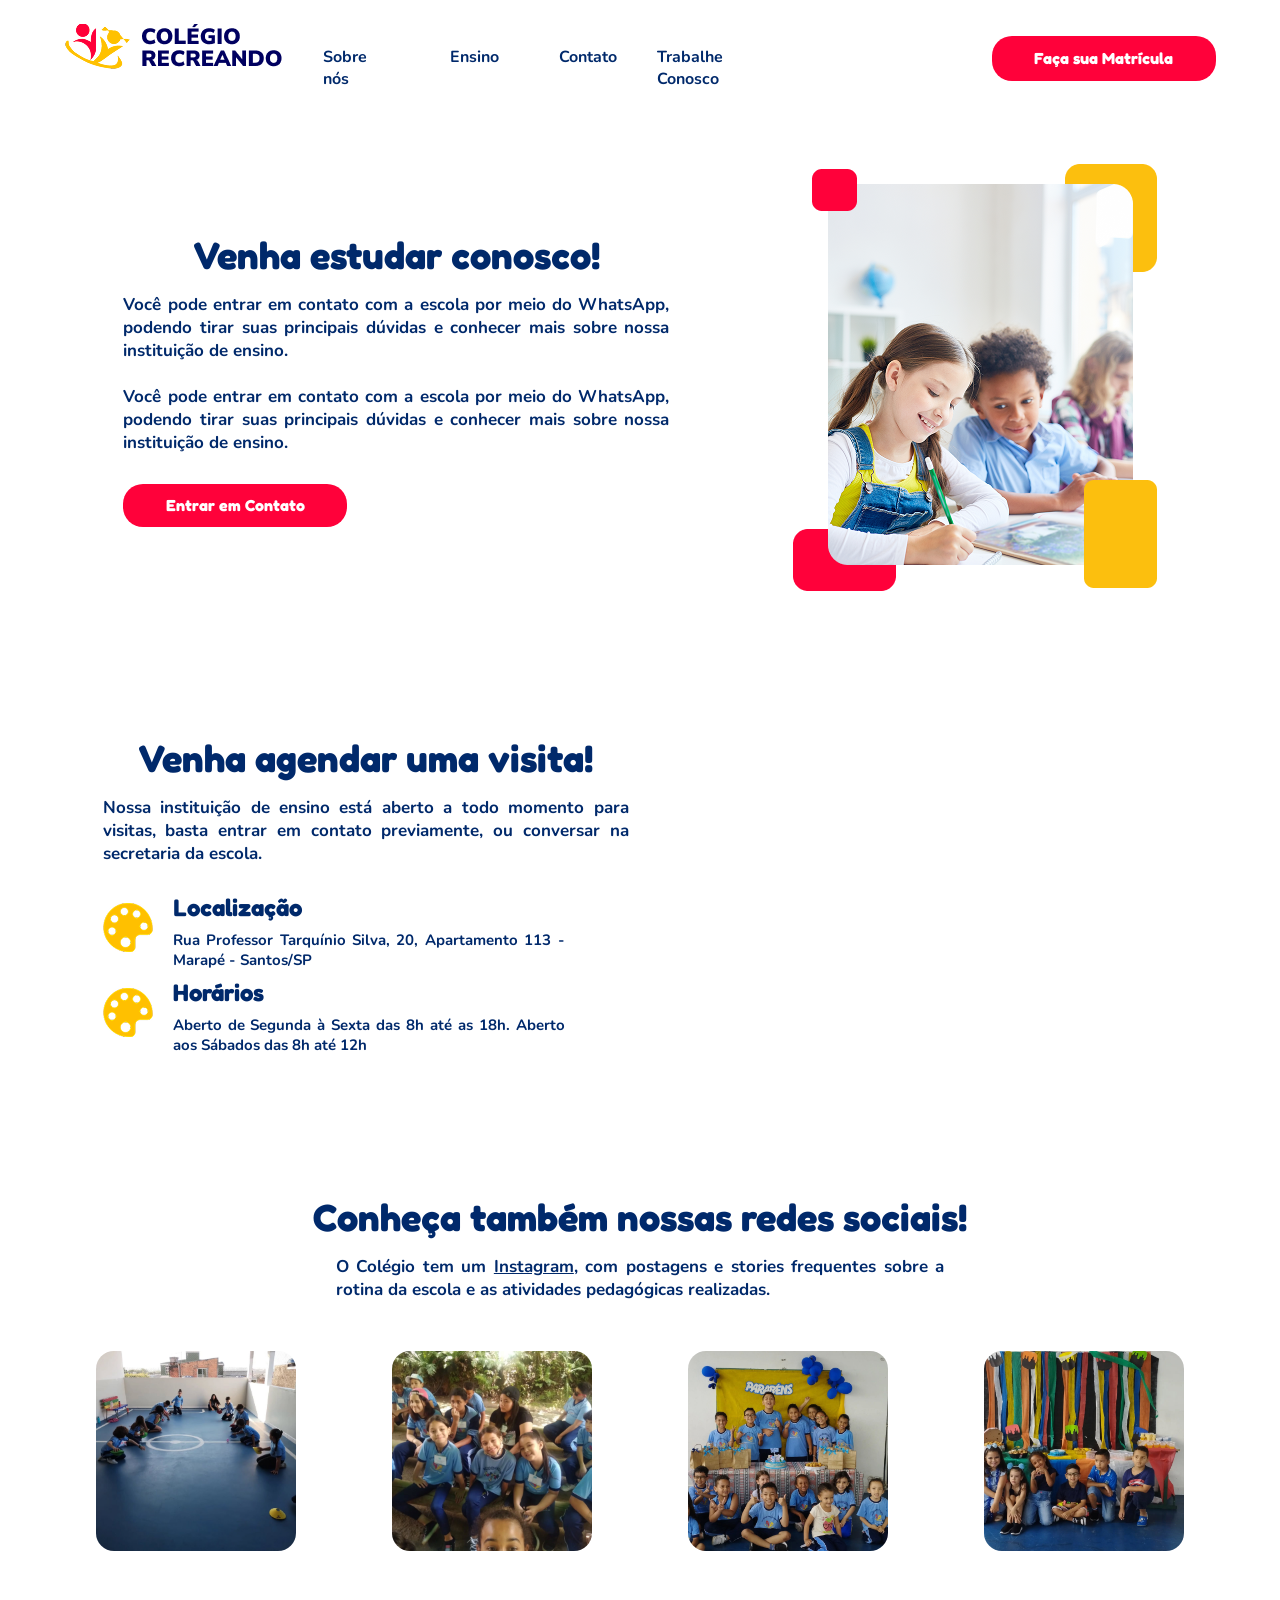
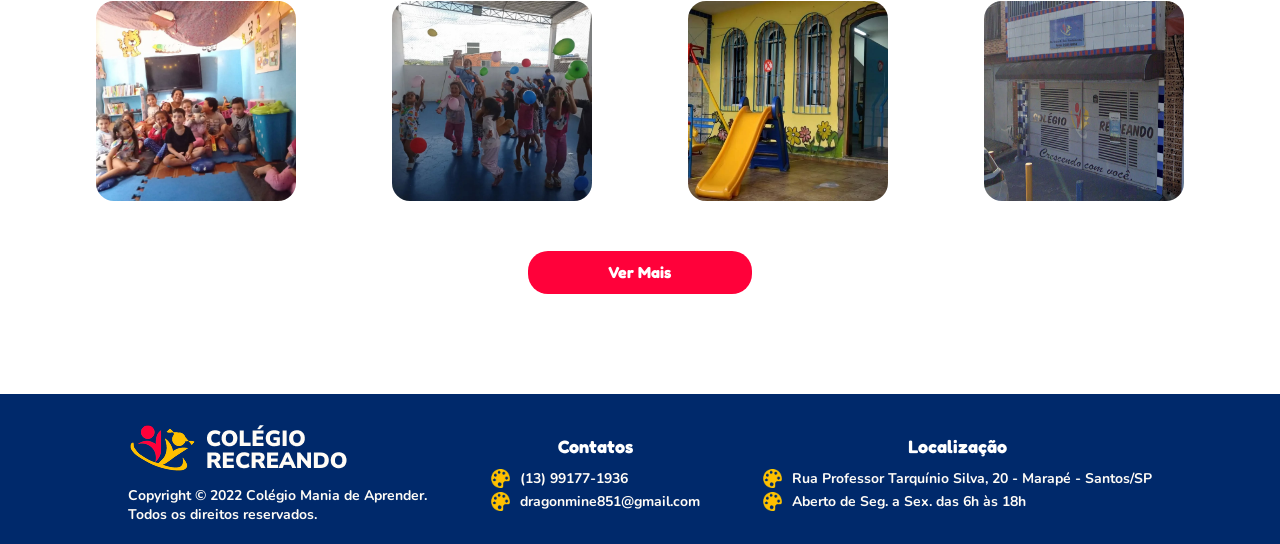
==== SiteParaTodos/contato.html @ 1180ca74 "Implementação do Responsivo (Isadora Viveiros)) Reorganização de arquivos e implementação completa d" ====
<!DOCTYPE html>
<html lang="pt-br">

<head>
    <meta charset="UTF-8">
    <meta name="viewport" content="width=device-width, initial-scale=1.0">
    <link rel="stylesheet" href="styles/contact.css">
    <!-- Necessário para os componentes funcionarem -->
    <link rel="stylesheet" href="styles/footer.css">
    <link rel="stylesheet" href="styles/navbar.css">
    <title>Contatos</title>
</head>

<body>
    <nav class="navigation">
        <div class="logo">
            <a href="index.html">
                <img src="images/icon_logo.png" alt="Logo">
            </a>
        </div>

        <ul class="nav-menu">
            <li><a href="sobre-nos.html">Sobre nós</a></li>
            <li class="dropdown">
                <a class="ensino-menu" href="#">Ensino</a>
                <ul class="dropdown-menu">
                    <li><a href="educacao.html">Infantil</a></li>
                    <li><a href="educacao.html">Fundamental</a></li>
                </ul>
            </li>
            <li><a href="contato.html">Contato</a></li>
            <li><a href="trabalhe-conosco.html">Trabalhe Conosco</a></li>
            <li class="li-matricula">
                <div class="matricula">
                    <a href="#">Faça sua Matrícula</a>
                </div>
            </li>
        </ul>

        <button class="hamburger-icon">
            <span class="bar"></span>
            <span class="bar"></span>
            <span class="bar"></span>
        </button>
    </nav>
    <main>
        <div class="align" style="justify-content: space-evenly; margin-top: 50px;">
            <div>
                <p class="title" style="width: 546px;">Venha estudar conosco!</p>
                <p class="text" style="width: 546px;">Você pode entrar em contato com a escola por meio do WhatsApp,
                    podendo
                    tirar suas principais dúvidas e conhecer mais sobre nossa instituição de ensino. <br> <br> Você pode
                    entrar em contato com a escola por meio do WhatsApp, podendo tirar suas principais dúvidas e
                    conhecer
                    mais sobre nossa instituição de ensino.</p>
                <div class="btn-conhecer" style="margin-top: 30px;">
                    <a href="#">Entrar em Contato</a>
                </div>
            </div>
            <div>
                <img src="images/Group 54.png" alt="Imagem">
            </div>
        </div>

        <div class="align" style="margin-top: 100px; justify-content: space-evenly;">
            <div>
                <p class="title">Venha agendar uma visita!</p>
                <p class="text" style="width: 526px;">Nossa instituição de ensino está aberto a todo momento para
                    visitas,
                    basta entrar em contato previamente, ou conversar na secretaria da escola.</p>
                <div class="item" style="margin-top: 20px;">
                    <div class="icon">
                        <img src="images/icon_palette.png" alt="Icon">
                    </div>
                    <div class="text-item">
                        <div class="title" style="text-align: left;">
                            <p style="font-size: 24px; margin: 0;">Localização</p>
                        </div>
                        <div class="text" style="margin-top: 0;">
                            <p style="font-size: 15px;">Rua Professor Tarquínio Silva, 20, Apartamento 113 - Marapé -
                                Santos/SP</p>
                        </div>
                    </div>
                </div>

                <div class="item">
                    <div class="icon">
                        <img src="images/icon_palette.png" alt="Icon">
                    </div>
                    <div class="text-item">
                        <div class="title" style="text-align: left;">
                            <p style="font-size: 24px; margin: 0;">Horários</p>
                        </div>
                        <div class="text" style="margin-top: 0;">
                            <p style="font-size: 15px;">Aberto de Segunda à Sexta das 8h até as 18h. Aberto aos Sábados
                                das
                                8h até 12h</p>
                        </div>
                    </div>
                </div>
            </div>
            <div>
                <iframe
                    src="https://www.google.com/maps/embed?pb=!1m18!1m12!1m3!1d3659.203780508009!2d-46.41722734600036!3d-23.489168458354275!2m3!1f0!2f0!3f0!3m2!1i1024!2i768!4f13.1!3m3!1m2!1s0x94ce63bdcff7fdc1%3A0x82db6ec28052f014!2sN%C3%BAcleo%20Educacional%20Recreando!5e0!3m2!1spt-BR!2sbr!4v1757608848397!5m2!1spt-BR!2sbr"
                    width="446" height="396" style="border:0;" allowfullscreen="" loading="lazy"
                    referrerpolicy="no-referrer-when-downgrade"></iframe>
            </div>
        </div>

        <div class="align" style="flex-direction: column; margin-top: 100px;">
            <p class="title">Conheça também nossas redes sociais!</p>
            <p class="text" style="width: 608px;">O Colégio tem um <a href="https://www.instagram.com/colegio.recreando"
                    target="_blank" style="color: #00296B;">Instagram</a>, com postagens e stories frequentes sobre a
                rotina
                da escola e as atividades pedagógicas realizadas.</p>
        </div>

        <div class="align" style="justify-content: space-evenly; margin-top: 50px">
            <img class="img-size" src="images/img_school_picture_1.jpeg" alt="Foto">
            <img class="img-size" src="images/img_school_picture_2.jpeg" alt="Foto">
            <img class="img-size" src="images/img_school_picture_3.jpeg" alt="Foto">
            <img class="img-size" src="images/img_school_picture_4.jpeg" alt="Foto">
        </div>
        <div class="align" style="justify-content: space-evenly; margin-top: 50px">
            <img class="img-size" src="images/img_school_picture_5.jpeg" alt="Foto">
            <img class="img-size" src="images/img_school_picture_6.jpeg" alt="Foto">
            <img class="img-size" src="images/img_school_picture_7.jpeg" alt="Foto">
            <img class="img-size" src="images/img_school_picture_8.png" alt="Foto">
        </div>

        <div class="align" style="margin-top: 50px; margin-bottom: 100px;">
            <div class="btn-conhecer">
                <a href="#">Ver Mais</a>
            </div>
        </div>
    </main>
    <footer>
        <div class="align-footer">
            <div>
                <div><img src="images/Group 37.png" alt="Logo"></div>
                <div>
                    <p class="desc-footer">Copyright © 2022 Colégio Mania de Aprender.<br>
                        Todos os direitos reservados.</p>
                </div>
            </div>
            <div class="contato-localizacao">
                <p class="title" style="font-size: 18px; color: white;">Contatos</p>
                <ul>
                    <li>
                        <div><img src="images/icon_palette.png" alt="Icon"></div>
                        <div class="desc-footer">
                            <p>(13) 99177-1936</p>
                        </div>
                    </li>
                    <li>
                        <div><img src="images/icon_palette.png" alt="Icon"></div>
                        <div class="desc-footer">
                            <p>dragonmine851@gmail.com</p>
                        </div>
                    </li>
                </ul>
            </div>
            <div class="contato-localizacao">
                <p class="title" style="font-size: 18px; color: white;">Localização</p>
                <ul>
                    <li>
                        <div><img src="images/icon_palette.png" alt="Icon"></div>
                        <div class="desc-footer">
                            <p>Rua Professor Tarquínio Silva, 20 - Marapé - Santos/SP</p>
                        </div>
                    </li>
                    <li>
                        <div><img src="images/icon_palette.png" alt="Icon"></div>
                        <div class="desc-footer">
                            <p>Aberto de Seg. a Sex. das 6h às 18h</p>
                        </div>
                    </li>
                </ul>
            </div>
        </div>
    </footer>

    <!-- Necessário para os componentes funcionarem -->
    <script src="js/hamburguer-menu.js"></script>
</body>

</html>
---- SiteParaTodos/styles/contact.css ----
@import url('https://fonts.googleapis.com/css2?family=Nunito:ital,wght@0,200..1000;1,200..1000&display=swap');
@import url('https://fonts.googleapis.com/css2?family=Nunito+Sans:ital,opsz,wght@0,6..12,200..1000;1,6..12,200..1000&family=Nunito:ital,wght@0,200..1000;1,200..1000&display=swap');
@import url('https://fonts.googleapis.com/css2?family=Fredoka:wght@300..700&family=Nunito+Sans:ital,opsz,wght@0,6..12,200..1000;1,6..12,200..1000&family=Nunito:ital,wght@0,200..1000;1,200..1000&display=swap');

.align {
    display: flex;
    align-items: center;
    justify-content: center;
}

.title {
    font-size: 38px;
    font-family: 'Fredoka';
    font-weight: 700;
    text-align: center;
    line-height: 45px;
    color: #00296B;
}

.subtitle {
    font-size: 26px;
    color: #EDA900;
    font-family: 'Fredoka';
    font-weight: 700;
}

.text {
    font-size: 17px;
    font-family: 'Nunito';
    font-weight: 700;
    text-align: center;
    color: #00296B;
    text-align: justify;
    margin-top: 15px;
}

.item {
    display: flex;
    width: 462px;
}

.icon {
    display: flex;
    align-items: center;
}

.text-item {
    margin-left: 20px;
}

.img-size {
    height: 200px;
    width: 200px;
    border-radius: 18px;
    transition: 0.8s;
}

.img-size:hover {
    transition: 0.8s;
    height: 300px;
    width: 300px;
}

.btn-conhecer a {
    color: white;
    border-radius: 20px;

    padding-left: 25px;
    padding-right: 24px;
    padding-top: 8px;
    padding-bottom: 9px;
    margin-left: -28px;

    text-decoration: none;
}

.btn-conhecer a:hover {
    opacity: 1;
    color: white;
    transition: 0.5s;
}

.btn-conhecer {
    display: flex;
    align-items: center;
    justify-content: center;

    background-color: #FF013A;
    border-radius: 20px;

    font-family: 'Fredoka';
    font-weight: bold;

    padding-top: 10px;
    padding-bottom: 10px;
    padding-left: 26.5px;

    width: 224px;
    height: 43px;
}

/* =============================================================
   --- Media Query para Contato (Telas Pequenas) ---
============================================================= */

@media (max-width: 768px) {

    /* --- GERAL --- */
    body {
        overflow-x: hidden;
        /* Previne rolagem horizontal */
    }

    .title {
        font-size: 30px;
        /* Reduz o título */
        line-height: 1.2;
    }

    .text {
        text-align: left;
        /* 'Justify' fica ruim em telas pequenas */
    }

    /* --- PADRÃO DE LAYOUT (Mobile) --- */
    /* ta aplicando 'empilhamento' (column) a todos os .align
      que estão sendo usados 
    */
    .align[style*="space-evenly"] {
        flex-direction: column;
        gap: 30px;
        padding: 0 20px;
    }

    /* Ajusta o bloco de 'redes sociais' que já era column */
    .align[style*="flex-direction: column"] {
        padding: 0 20px;
    }

    /* --- SEÇÃO 2 (Mapa): Inverte a ordem */
    /* Alvo: <div class="align" style="margin-top: 100px; justify-content: space-evenly;"> */
    /* Coloca o mapa DEPOIS do texto no mobile */
    .align[style*="margin-top: 100px"][style*="space-evenly"] {
        flex-direction: column-reverse;
    }

    /* --- LARGURAS (Anulando !important) --- */
    /* Remove todas as larguras fixas dos parágrafos de texto */
    /* Usamos !important para anular o style="..." do HTML */
    p[style*="width: 546px"],
    p[style*="width: 526px"],
    p[style*="width: 608px"] {
        width: 100% !important;
    }

    /* Centraliza os títulos */
    .title[style*="width: 546px"],
    .title[style*="width: 526px"] {
        text-align: center !important;
    }

    /* Centraliza o texto de redes sociais */
    p[style*="width: 608px"] {
        text-align: center !important;
    }

    /* --- ELEMENTOS ESPECÍFICOS --- */

    /* Imagem da Seção 1 */
    .align[style*="margin-top: 50px"] img {
        max-width: 100%;
        height: auto;
    }

    /* Itens de Localização/Horário */
    .item {
        width: 100%;
        /* Era 462px */
    }

    /* Mapa */
    iframe {
        width: 100% !important;
        /* Anula o width="446" do HTML */
        height: 300px !important;
    }

    /* --- GALERIA DE IMAGENS --- */
    /* Alvo: Os .align que contêm as .img-size.
      Eles precisam ser 'row' (para ter colunas) e 'wrap' (para quebrar a linha)
    */
    .align[style*="justify-content: space-evenly"][style*="margin-top: 50px"] {
        flex-direction: row;
        /* Sobrescreve o 'column' que definimos antes */
        flex-wrap: wrap;
        /* FAZ AS IMAGENS QUEBRAREM A LINHA */
        gap: 10px;
        padding: 0 10px;
        margin-top: 30px;
    }

    .img-size {
        width: 48%;
        /* Cria uma grade de 2 colunas */
        height: 150px;
        object-fit: cover;
        /* Garante que a imagem cubra sem distorcer */
        margin: 0;
        transition: none;
        /* Remove a transição de hover */
    }

    /* Desativa o efeito de hover no mobile */
    .img-size:hover {
        height: 150px;
        width: 48%;
        transform: none;
        transition: none;
    }

    /* --- BOTÃO FINAL --- */
    .align[style*="margin-bottom: 100px"] {
        margin-top: 30px;
        margin-bottom: 50px;
        /* Reduz a margem */
    }
}
---- SiteParaTodos/styles/footer.css ----
/* --- Reset e Fontes --- */
* {
    padding: 0;
    margin: 0;
    box-sizing: border-box;
}

@import url('https://fonts.googleapis.com/css2?family=Nunito:ital,wght@0,200..1000;1,200..1000&display=swap');
@import url('https://fonts.googleapis.com/css2?family=Fredoka:wght@300..700&family=Nunito+Sans:ital,opsz,wght@0,6..12,200..1000;1,6..12,200..1000&family=Nunito:ital,wght@0,200..1000;1,200..1000&display=swap');


/* --- Estilos do Rodapé (Desktop) --- */
footer {
    height: 150px;
    background-color: #00296B;
    display: flex;
    align-items: center;
    justify-content: center;
    color: #FFFCF6;
}

.align-footer {
    display: flex;
    width: 80%;
    justify-content: space-between;
}

.contato-localizacao {
    margin-top: 10px;
}

.contato-localizacao ul li {
    display: flex;
}

.contato-localizacao ul li img {
    width: 19px;
    height: 19px;
    margin-right: 10px;
}

.desc-footer {
    font-family: 'Nunito';
    font-weight: bold;
    font-size: 14px;
}


/* =============================================================
   --- Media Query para Rodapé (Telas Pequenas) ---
============================================================= */

@media (max-width: 768px) {

    /* --- RODAPÉ (Mobile) --- */
    footer {
        height: auto;
        /* Altura automática */
    }

    footer .align-footer {
        flex-direction: column;
        align-items: center;
        text-align: center;
        gap: 30px;
        padding: 30px 20px;
        width: 100%;
        /* Ocupa toda a largura */
    }

    .contato-localizacao ul li {
        justify-content: center;
    }
}
---- SiteParaTodos/styles/navbar.css ----
/* --- Reset e Fontes --- */
* {
    padding: 0;
    margin: 0;
    box-sizing: border-box;
}

@import url('https://fonts.googleapis.com/css2?family=Nunito:ital,wght@0,200..1000;1,200..1000&display=swap');
@import url('https://fonts.googleapis.com/css2?family=Fredoka:wght@300..700&family=Nunito+Sans:ital,opsz,wght@0,6..12,200..1000;1,6..12,200..1000&family=Nunito:ital,wght@0,200..1000;1,200..1000&display=swap');

/* --- Estilos do Menu (Desktop) --- */

.logo a {
    cursor: pointer;
}

.navigation {
    display: flex;
    justify-content: space-between;
    padding: 1.5rem 4rem;
    font-family: 'Nunito';
    font-weight: bold;
}

.navigation ul {
    display: flex;
    list-style: none;
}

.navigation ul li {
    padding-left: 40px;
    padding-top: 22px;
    list-style: none;
}

.navigation a {
    text-decoration: none;
    color: #00296B;
}

.navigation a:hover {
    opacity: 0.7;
    transition: 0.3s;
}

.matricula a {
    color: white;
    font-family: 'Fredoka';
    font-weight: bold;
    border-radius: 20px;
    padding-left: 25px;
    padding-right: 24px;
    padding-top: 8px;
    padding-bottom: 9px;
    margin-left: -28px;
}

.matricula a:hover {
    opacity: 1;
    color: white;
    transition: 0.5s;
}

.matricula {
    display: flex;
    align-items: center;
    justify-content: center;
    background-color: #FF013A;
    border-radius: 20px;
    margin-top: -10px;
    padding-top: 10px;
    padding-bottom: 10px;
    padding-left: 26.5px;
    width: 224px;
    height: 45px;
}

.navigation ul .li-matricula {
    margin-left: 175px;
}

/* --- Estilos do Dropdown (Desktop) --- */
.navigation ul li.dropdown {
    position: relative;
}

.navigation ul li .dropdown-menu {
    display: none;
    /* <-- Escondido no desktop */
    flex-direction: column;
    position: absolute;
    top: 100%;
    left: 0;
    background-color: white;
    padding: 10px 0;
    list-style: none;
    border-radius: 8px;
    box-shadow: 0px 4px 12px rgba(0, 0, 0, 0.15);
    z-index: 1000;
    min-width: 220px;
}

.navigation ul li .dropdown-menu li {
    padding: 8px 20px;
    width: 100%;
    margin-left: 0;
    display: block;
}

/* Este padding grande do desktop atrapalha no mobile */
.ensino-menu {
    padding: 20px;
}

.navigation ul li .dropdown-menu li a {
    display: block;
    color: #00296B;
    text-decoration: none;
    font-size: 1rem;
    font-weight: 500;
    transition: background 0.3s, opacity 0.3s;
}

.navigation ul li .dropdown-menu li a:hover {
    background-color: #f5f5f5;
    opacity: 0.9;
}

.navigation ul li.dropdown:hover .dropdown-menu {
    display: block;
}

.navigation ul li.dropdown:hover>a {
    background-color: #f0f0f0;
    box-shadow: inset 0px 3px 6px rgba(0, 0, 0, 0.2);
    border-radius: 6px;
    transition: 0.2s ease;
}

/* --- Estilos do Ícone Hamburger (Escondido no Desktop) --- */
.hamburger-icon {
    display: none;
    background: none;
    border: none;
    cursor: pointer;
    padding: 10px;
    z-index: 1001;
}

.hamburger-icon .bar {
    display: block;
    width: 25px;
    height: 3px;
    margin: 5px auto;
    background-color: #00296B;
    transition: all 0.3s ease-in-out;
}

/* =============================================================
   --- Media Query para Menu (Telas Pequenas) ---
============================================================= */

@media (max-width: 768px) {

    .navigation {
        /* Garante que o logo e o ícone fiquem nas pontas */
        justify-content: space-between;
        padding: 15px 10px;
        /* Adiciona um respiro lateral */
        position: relative;
        /* Necessário para o z-index do menu */
    }

    /* Mostra o ícone no mobile */
    .hamburger-icon {
        display: block;
    }

    /* Esconde o menu e o transforma em "gaveta" */
    .navigation .nav-menu {
        position: fixed;
        top: 0;
        left: -100%;
        width: 80%;
        max-width: 300px;
        height: 100vh;
        background-color: white;
        flex-direction: column;
        align-items: center;
        justify-content: center;
        gap: 20px;
        padding-top: 60px;
        box-shadow: 2px 0 5px rgba(0, 0, 0, 0.2);
        transition: left 0.3s ease-in-out;
        z-index: 1000;
        padding-left: 0;
        /* Reseta o padding da <ul> */
    }

    /* Estilo do menu quando ATIVO (visível) */
    .navigation .nav-menu.is-active {
        left: 0;
    }

    /* Ajusta os itens de link dentro do menu gaveta */
    .navigation .nav-menu li {
        width: 100%;
        text-align: center;
        padding-left: 0;
        /* Reseta o padding dos <li> */
        padding-top: 0;
        /* Reseta o padding-top */
    }

    /* --- AJUSTE #1 --- */
    /* Adicione esta regra para resetar o padding do link "Ensino" */
    .navigation .nav-menu .ensino-menu {
        padding: 10px;
        /* Remove o padding: 20px e deixa mais suave */
    }

    /* --- AJUSTE #2 --- */
    /* Modifique esta regra para mostrar o submenu */
    .navigation .nav-menu .dropdown-menu {
        display: block;
        /* <-- ADICIONADO: Isso faz os itens aparecerem */
        position: static;
        box-shadow: none;
        background-color: #f4f4f4;
        width: 100%;
        padding: 10px 0;
        /* Adiciona um padding vertical */
    }

    /* Botão Matrícula no mobile */
    .matricula {
        margin-left: auto;
        /* Centraliza */
        margin-right: auto;
        margin-top: 0;
        /* Reseta a margem */
    }

    /* Botão Matrícula (li) no mobile */
    .navigation ul .li-matricula {
        margin-left: 0px;
        /* Reseta a margem */
    }

    /* Animação do "X" quando o menu está ativo */
    .hamburger-icon.is-active .bar:nth-child(2) {
        opacity: 0;
    }

    .hamburger-icon.is-active .bar:nth-child(1) {
        transform: translateY(8px) rotate(45deg);
    }

    .hamburger-icon.is-active .bar:nth-child(3) {
        transform: translateY(-8px) rotate(-45deg);
    }
}
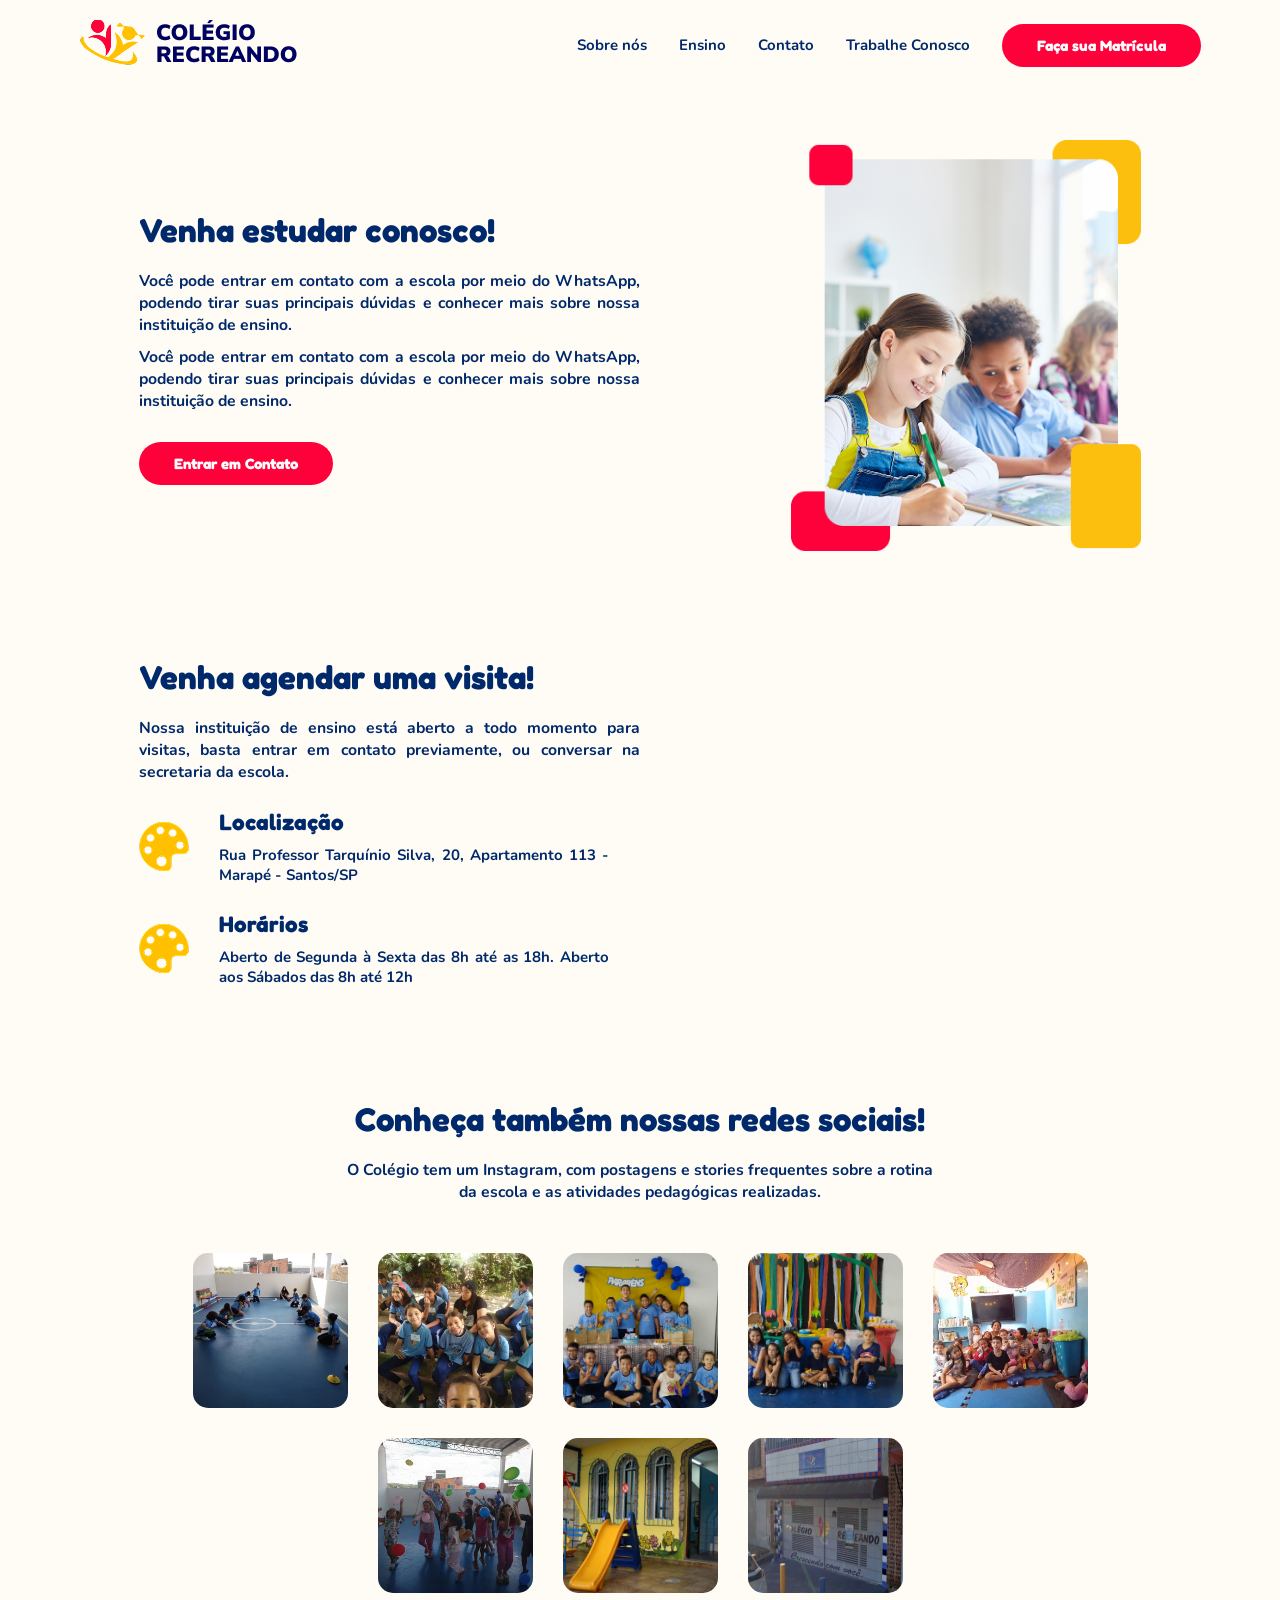
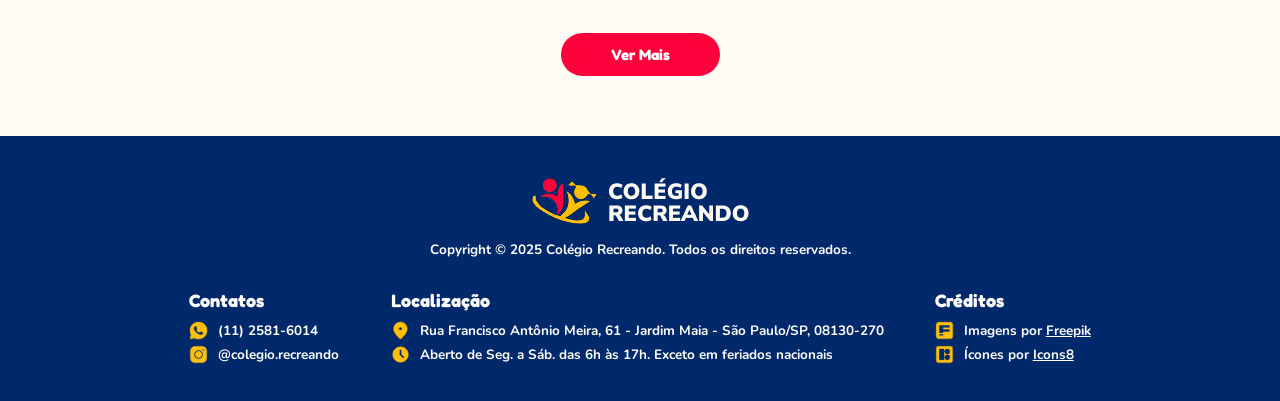
==== commit 1e8b2389: "Implementação Completa da Página Contato Implementação do código e do responsivo completo da página " ====
--- a/SiteParaTodos/contato.html
+++ b/SiteParaTodos/contato.html
@@ -1,14 +1,15 @@
 <!DOCTYPE html>
 <html lang="pt-br">
-
 <head>
     <meta charset="UTF-8">
     <meta name="viewport" content="width=device-width, initial-scale=1.0">
+
     <link rel="stylesheet" href="styles/contact.css">
-    <!-- Necessário para os componentes funcionarem -->
     <link rel="stylesheet" href="styles/footer.css">
     <link rel="stylesheet" href="styles/navbar.css">
-    <title>Contatos</title>
+
+    <title>Colégio Recreando</title>
+    <link rel="icon" type="image/x-icon" href="images/favicon.ico">
 </head>
 
 <body>
@@ -24,15 +25,15 @@
             <li class="dropdown">
                 <a class="ensino-menu" href="#">Ensino</a>
                 <ul class="dropdown-menu">
-                    <li><a href="educacao.html">Infantil</a></li>
-                    <li><a href="educacao.html">Fundamental</a></li>
+                    <li><a href="educacao-infantil.html">Infantil</a></li>
+                    <li><a href="educacao-fundamental.html">Fundamental</a></li>
                 </ul>
             </li>
             <li><a href="contato.html">Contato</a></li>
             <li><a href="trabalhe-conosco.html">Trabalhe Conosco</a></li>
             <li class="li-matricula">
                 <div class="matricula">
-                    <a href="#">Faça sua Matrícula</a>
+                    <a href="https://w.app/colegiorecreando" target="_blank">Faça sua Matrícula</a>
                 </div>
             </li>
         </ul>
@@ -44,16 +45,18 @@
         </button>
     </nav>
     <main>
-        <div class="align" style="justify-content: space-evenly; margin-top: 50px;">
-            <div>
-                <p class="title" style="width: 546px;">Venha estudar conosco!</p>
-                <p class="text" style="width: 546px;">Você pode entrar em contato com a escola por meio do WhatsApp,
-                    podendo
-                    tirar suas principais dúvidas e conhecer mais sobre nossa instituição de ensino. <br> <br> Você pode
-                    entrar em contato com a escola por meio do WhatsApp, podendo tirar suas principais dúvidas e
-                    conhecer
-                    mais sobre nossa instituição de ensino.</p>
-                <div class="btn-conhecer" style="margin-top: 30px;">
+        <div class="align">
+            <div>
+                <p class="title">Venha estudar conosco!</p>
+                <p class="text">
+                    Você pode entrar em contato com a escola por meio do WhatsApp, podendo 
+                    tirar suas principais dúvidas e conhecer mais sobre nossa instituição de ensino.
+                </p>
+                <p class="text">
+                    Você pode entrar em contato com a escola por meio do WhatsApp, 
+                    podendo tirar suas principais dúvidas e conhecer mais sobre nossa instituição de ensino.
+                </p>
+                <div class="btn-conhecer">
                     <a href="#">Entrar em Contato</a>
                 </div>
             </div>
@@ -62,37 +65,37 @@
             </div>
         </div>
 
-        <div class="align" style="margin-top: 100px; justify-content: space-evenly;">
+        <div class="align">
             <div>
                 <p class="title">Venha agendar uma visita!</p>
-                <p class="text" style="width: 526px;">Nossa instituição de ensino está aberto a todo momento para
+                <p class="text">Nossa instituição de ensino está aberto a todo momento para
                     visitas,
                     basta entrar em contato previamente, ou conversar na secretaria da escola.</p>
-                <div class="item" style="margin-top: 20px;">
-                    <div class="icon">
-                        <img src="images/icon_palette.png" alt="Icon">
-                    </div>
-                    <div class="text-item">
-                        <div class="title" style="text-align: left;">
-                            <p style="font-size: 24px; margin: 0;">Localização</p>
-                        </div>
-                        <div class="text" style="margin-top: 0;">
-                            <p style="font-size: 15px;">Rua Professor Tarquínio Silva, 20, Apartamento 113 - Marapé -
-                                Santos/SP</p>
-                        </div>
-                    </div>
-                </div>
-
                 <div class="item">
                     <div class="icon">
                         <img src="images/icon_palette.png" alt="Icon">
                     </div>
                     <div class="text-item">
-                        <div class="title" style="text-align: left;">
-                            <p style="font-size: 24px; margin: 0;">Horários</p>
-                        </div>
-                        <div class="text" style="margin-top: 0;">
-                            <p style="font-size: 15px;">Aberto de Segunda à Sexta das 8h até as 18h. Aberto aos Sábados
+                        <div class="title">
+                            <p>Localização</p>
+                        </div>
+                        <div class="text">
+                            <p>Rua Professor Tarquínio Silva, 20, Apartamento 113 - Marapé -
+                                Santos/SP</p>
+                        </div>
+                    </div>
+                </div>
+
+                <div class="item">
+                    <div class="icon">
+                        <img src="images/icon_palette.png" alt="Icon">
+                    </div>
+                    <div class="text-item">
+                        <div class="title">
+                            <p>Horários</p>
+                        </div>
+                        <div class="text">
+                            <p>Aberto de Segunda à Sexta das 8h até as 18h. Aberto aos Sábados
                                 das
                                 8h até 12h</p>
                         </div>
@@ -102,77 +105,93 @@
             <div>
                 <iframe
                     src="https://www.google.com/maps/embed?pb=!1m18!1m12!1m3!1d3659.203780508009!2d-46.41722734600036!3d-23.489168458354275!2m3!1f0!2f0!3f0!3m2!1i1024!2i768!4f13.1!3m3!1m2!1s0x94ce63bdcff7fdc1%3A0x82db6ec28052f014!2sN%C3%BAcleo%20Educacional%20Recreando!5e0!3m2!1spt-BR!2sbr!4v1757608848397!5m2!1spt-BR!2sbr"
-                    width="446" height="396" style="border:0;" allowfullscreen="" loading="lazy"
+                    width="446" height="396" allowfullscreen="" loading="lazy"
                     referrerpolicy="no-referrer-when-downgrade"></iframe>
             </div>
         </div>
 
-        <div class="align" style="flex-direction: column; margin-top: 100px;">
+        <div class="align">
             <p class="title">Conheça também nossas redes sociais!</p>
-            <p class="text" style="width: 608px;">O Colégio tem um <a href="https://www.instagram.com/colegio.recreando"
-                    target="_blank" style="color: #00296B;">Instagram</a>, com postagens e stories frequentes sobre a
+            <p class="text">O Colégio tem um Instagram, com postagens e stories frequentes sobre a
                 rotina
                 da escola e as atividades pedagógicas realizadas.</p>
         </div>
 
-        <div class="align" style="justify-content: space-evenly; margin-top: 50px">
+        <div class="align galeria-imagem">
             <img class="img-size" src="images/img_school_picture_1.jpeg" alt="Foto">
             <img class="img-size" src="images/img_school_picture_2.jpeg" alt="Foto">
             <img class="img-size" src="images/img_school_picture_3.jpeg" alt="Foto">
             <img class="img-size" src="images/img_school_picture_4.jpeg" alt="Foto">
-        </div>
-        <div class="align" style="justify-content: space-evenly; margin-top: 50px">
             <img class="img-size" src="images/img_school_picture_5.jpeg" alt="Foto">
             <img class="img-size" src="images/img_school_picture_6.jpeg" alt="Foto">
             <img class="img-size" src="images/img_school_picture_7.jpeg" alt="Foto">
             <img class="img-size" src="images/img_school_picture_8.png" alt="Foto">
         </div>
 
-        <div class="align" style="margin-top: 50px; margin-bottom: 100px;">
+        <div class="align">
             <div class="btn-conhecer">
-                <a href="#">Ver Mais</a>
+                <a href="https://www.instagram.com/colegio.recreando/" target="_blank">Ver Mais</a>
             </div>
         </div>
     </main>
+
     <footer>
         <div class="align-footer">
             <div>
                 <div><img src="images/Group 37.png" alt="Logo"></div>
                 <div>
-                    <p class="desc-footer">Copyright © 2022 Colégio Mania de Aprender.<br>
-                        Todos os direitos reservados.</p>
+                    <p class="desc-footer">
+                        Copyright © 2025 Colégio Recreando. Todos os direitos reservados.
+                    </p>
                 </div>
             </div>
             <div class="contato-localizacao">
-                <p class="title" style="font-size: 18px; color: white;">Contatos</p>
+                <p class="title">Contatos</p>
                 <ul>
                     <li>
-                        <div><img src="images/icon_palette.png" alt="Icon"></div>
-                        <div class="desc-footer">
-                            <p>(13) 99177-1936</p>
-                        </div>
-                    </li>
-                    <li>
-                        <div><img src="images/icon_palette.png" alt="Icon"></div>
-                        <div class="desc-footer">
-                            <p>dragonmine851@gmail.com</p>
+                        <div><img src="images/fill_icons/whatsapp_icon.png" alt="Icon"></div>
+                        <div class="desc-footer">
+                            <p>(11) 2581-6014</p>
+                        </div>
+                    </li>
+                    <li>
+                        <div><img src="images/fill_icons/instagram_icon.png" alt="Icon"></div>
+                        <div class="desc-footer">
+                            <p>@colegio.recreando</p>
                         </div>
                     </li>
                 </ul>
             </div>
             <div class="contato-localizacao">
-                <p class="title" style="font-size: 18px; color: white;">Localização</p>
+                <p class="title">Localização</p>
                 <ul>
                     <li>
-                        <div><img src="images/icon_palette.png" alt="Icon"></div>
-                        <div class="desc-footer">
-                            <p>Rua Professor Tarquínio Silva, 20 - Marapé - Santos/SP</p>
-                        </div>
-                    </li>
-                    <li>
-                        <div><img src="images/icon_palette.png" alt="Icon"></div>
-                        <div class="desc-footer">
-                            <p>Aberto de Seg. a Sex. das 6h às 18h</p>
+                        <div><img src="images/fill_icons/address_icon.png" alt="Icon"></div>
+                        <div class="desc-footer">
+                            <p>Rua Francisco Antônio Meira, 61 - Jardim Maia - São Paulo/SP, 08130-270</p>
+                        </div>
+                    </li>
+                    <li>
+                        <div><img src="images/fill_icons/clock_icon.png" alt="Icon"></div>
+                        <div class="desc-footer">
+                            <p>Aberto de Seg. a Sáb. das 6h às 17h. Exceto em feriados nacionais</p>
+                        </div>
+                    </li>
+                </ul>
+            </div>
+            <div class="contato-localizacao">
+                <p class="title">Créditos</p>
+                <ul>
+                    <li>
+                        <div><img src="images/fill_icons/freepik_icon.png" alt="Icon"></div>
+                        <div class="desc-footer">
+                            <p>Imagens por <a href="https://www.freepik.com/" target="_blank">Freepik</a></p>
+                        </div>
+                    </li>
+                    <li>
+                        <div><img src="images/fill_icons/icons8_icon.png" alt="Icon"></div>
+                        <div class="desc-footer">
+                            <p>Ícones por <a href="https://icons8.com.br/" target="_blank">Icons8</a></p>
                         </div>
                     </li>
                 </ul>
--- a/SiteParaTodos/styles/contact.css
+++ b/SiteParaTodos/styles/contact.css
@@ -1,78 +1,52 @@
+/* =============================================================================================
+                              --- Código CSS para Desktop Grandes ---
+============================================================================================= */
+/* ------------------- IMPORTAR TIPOGRAFIAS -------------------- */
 @import url('https://fonts.googleapis.com/css2?family=Nunito:ital,wght@0,200..1000;1,200..1000&display=swap');
 @import url('https://fonts.googleapis.com/css2?family=Nunito+Sans:ital,opsz,wght@0,6..12,200..1000;1,6..12,200..1000&family=Nunito:ital,wght@0,200..1000;1,200..1000&display=swap');
 @import url('https://fonts.googleapis.com/css2?family=Fredoka:wght@300..700&family=Nunito+Sans:ital,opsz,wght@0,6..12,200..1000;1,6..12,200..1000&family=Nunito:ital,wght@0,200..1000;1,200..1000&display=swap');
 
+/* ---------------------- ESTUDE CONOSCO ----------------------- */
 .align {
     display: flex;
+    justify-content: space-between; align-items: center;
+
+    width: calc(var(--base-resolution-width) - 150px);
+    margin: 70px auto;
+}
+.align:first-of-type { margin-top: 50px; }
+
+main .align:first-of-type > div:first-of-type { width: 55%; }
+
+main .align .title {
+    color: var(--third-color);
+    text-align: left;
+    font-size: 2.2rem; font-family: 'Fredoka'; font-weight: bold;
+    margin-bottom: 20px;
+}
+
+main .align .text {
+    color: var(--third-color);
+    text-align: justify;
+    font-size: 1.05rem; font-family: 'Nunito'; font-weight: bold;
+    margin-top: 10px;
+}
+
+main .align:first-of-type div:nth-of-type(2) img { width: 380px; }
+
+.btn-conhecer {
+    background-color: var(--secondary-color);
+    display: flex;
+    justify-content: center;
     align-items: center;
-    justify-content: center;
-}
-
-.title {
-    font-size: 38px;
     font-family: 'Fredoka';
-    font-weight: 700;
-    text-align: center;
-    line-height: 45px;
-    color: #00296B;
-}
-
-.subtitle {
-    font-size: 26px;
-    color: #EDA900;
-    font-family: 'Fredoka';
-    font-weight: 700;
-}
-
-.text {
-    font-size: 17px;
-    font-family: 'Nunito';
-    font-weight: 700;
-    text-align: center;
-    color: #00296B;
-    text-align: justify;
-    margin-top: 15px;
-}
-
-.item {
-    display: flex;
-    width: 462px;
-}
-
-.icon {
-    display: flex;
-    align-items: center;
-}
-
-.text-item {
-    margin-left: 20px;
-}
-
-.img-size {
-    height: 200px;
-    width: 200px;
-    border-radius: 18px;
-    transition: 0.8s;
-}
-
-.img-size:hover {
-    transition: 0.8s;
-    height: 300px;
-    width: 300px;
-}
-
-.btn-conhecer a {
-    color: white;
-    border-radius: 20px;
-
-    padding-left: 25px;
-    padding-right: 24px;
-    padding-top: 8px;
-    padding-bottom: 9px;
-    margin-left: -28px;
-
-    text-decoration: none;
-}
+    font-weight: bold;
+    padding: 12px 35px;
+    margin-top: 30px;
+    border-radius: 50px;
+    width: max-content;
+}
+.btn-conhecer a { color: white; text-decoration: none; }
 
 .btn-conhecer a:hover {
     opacity: 1;
@@ -80,41 +54,119 @@
     transition: 0.5s;
 }
 
-.btn-conhecer {
+/* -------------------- AGENDA DE VISITAS ---------------------- */
+main .align:nth-of-type(2) > div:first-of-type { width: 55%; }
+
+.item {
+    display: flex;
+    column-gap: 30px;
+    width: 100%; max-width: 470px;
+    margin-top: 25px;
+}
+
+.item .text-item .title { font-size: 1.5rem; margin-bottom: 10px; }
+.item .text-item .text { font-size: 1rem; }
+
+.icon {
     display: flex;
     align-items: center;
+}
+
+iframe {
+    border: 0; border-radius: 20px;
+    margin-right: -35px;
+    width: 460px;
+}
+
+/* --------------------- GALERIA DE FOTOS ---------------------- */
+.align:nth-of-type(3) { flex-direction: column; margin: 80px auto 50px; }
+.align:nth-of-type(3) .text { 
+    width: 60%;
+    text-align: center; 
+    margin-top: 0;
+}
+
+.galeria-imagem {
+    display: flex;
+    flex-flow: row wrap; justify-content: center;
+    gap: 40px 45px;
+    margin: 50px auto 0;
+}
+
+.img-size {
+    width: 220px; height: 220px;
+    border-radius: 18px;
+}
+
+.align:nth-of-type(5) {
     justify-content: center;
-
-    background-color: #FF013A;
-    border-radius: 20px;
-
-    font-family: 'Fredoka';
-    font-weight: bold;
-
-    padding-top: 10px;
-    padding-bottom: 10px;
-    padding-left: 26.5px;
-
-    width: 224px;
-    height: 43px;
-}
-
-/* =============================================================
-   --- Media Query para Contato (Telas Pequenas) ---
-============================================================= */
-
-@media (max-width: 768px) {
-
+    margin: 10px auto 60px;
+}
+.align:nth-of-type(5) .btn-conhecer { padding: 12px 50px; }
+
+/* =============================================================================================
+                             --- Media Query para Desktop Menores ---
+============================================================================================= */
+@media (max-width: 1366px) and (min-width: 981px) {
+    /* ---------------------- ESTUDE CONOSCO ----------------------- */
+    main .align:first-of-type > div:first-of-type { width: 50%; }
+    main .align:first-of-type div:nth-of-type(2) img { width: 30vw; max-width: 350px; }
+
+    /* -------------------- AGENDA DE VISITAS ---------------------- */
+    main .align:nth-of-type(2) > div:first-of-type { width: 50%; }
+    main .align:nth-of-type(2) iframe { 
+        width: 33vw; height: clamp(360px, 33vw, 390px);
+        margin-right: -2vw;
+        border-radius: 15px;
+    }
+
+    /* --------------------- GALERIA DE FOTOS ---------------------- */
+    .galeria-imagem { gap: 30px 30px; }
+    .img-size { width: 155px; height: 155px; border-radius: 15px; }
+}
+
+/* =============================================================================================
+                                --- Media Query para Celulares ---
+============================================================================================= */
+@media (max-width: 980px) {
+    /* ---------------------- ESTUDE CONOSCO ----------------------- */
+    .align { 
+        width: var(--base-resolution-width); max-width: 600px;
+        margin: 60px auto;
+    }
+
+    .align:first-of-type { flex-direction: column-reverse; row-gap: 40px; }
+    main .align:first-of-type > div:first-of-type { width: 100%; }
+    
+    main .align:first-of-type div:nth-of-type(2) img { width: clamp(230px, 40vw, 350px); }
+    main .align .title, main .align .text { text-align: center; }
+    .btn-conhecer { margin: 30px auto 0; padding: 10px 30px; }
+    
+    /* -------------------- AGENDA DE VISITAS ---------------------- */
+    .align:nth-of-type(2) { flex-direction: column; row-gap: 20px; }
+    main .align:nth-of-type(2) > div:first-of-type { width: 100%; }
+    .item { 
+        width: 100%; max-width: 420px; 
+        margin: 25px auto;
+    }
+
+    .item .text-item .title, .item .text-item .text { text-align: left; }
+
+    .align:nth-of-type(2) div:nth-of-type(2) { width: 100%; }
+    iframe { width: 100%; }
+
+    /* --------------------- GALERIA DE FOTOS ---------------------- */
+    .align:nth-of-type(3) { margin: 50px auto 50px; }
+    .align:nth-of-type(3) .text { width: 100%; }
+    .galeria-imagem { gap: 30px 35px; margin-bottom: 0;}
+    .img-size { width: 250px; height: 250px; }
+    .align:nth-of-type(5) .btn-conhecer { padding: 10px 45px; }
+
+    /* -------------------- DEMAIS RESPONSIVO ---------------------- */
     /* --- GERAL --- */
     body {
         overflow-x: hidden;
         /* Previne rolagem horizontal */
-    }
-
-    .title {
-        font-size: 30px;
-        /* Reduz o título */
-        line-height: 1.2;
     }
 
     .text {
@@ -170,19 +222,6 @@
     .align[style*="margin-top: 50px"] img {
         max-width: 100%;
         height: auto;
-    }
-
-    /* Itens de Localização/Horário */
-    .item {
-        width: 100%;
-        /* Era 462px */
-    }
-
-    /* Mapa */
-    iframe {
-        width: 100% !important;
-        /* Anula o width="446" do HTML */
-        height: 300px !important;
     }
 
     /* --- GALERIA DE IMAGENS --- */
@@ -199,17 +238,6 @@
         margin-top: 30px;
     }
 
-    .img-size {
-        width: 48%;
-        /* Cria uma grade de 2 colunas */
-        height: 150px;
-        object-fit: cover;
-        /* Garante que a imagem cubra sem distorcer */
-        margin: 0;
-        transition: none;
-        /* Remove a transição de hover */
-    }
-
     /* Desativa o efeito de hover no mobile */
     .img-size:hover {
         height: 150px;
--- a/SiteParaTodos/styles/footer.css
+++ b/SiteParaTodos/styles/footer.css
@@ -1,75 +1,91 @@
+/* =============================================================================================
+                              --- Código CSS para Desktop Grandes ---
+============================================================================================= */
+/* ------------------- IMPORTAR TIPOGRAFIAS -------------------- */
+@import url('https://fonts.googleapis.com/css2?family=Nunito:ital,wght@0,200..1000;1,200..1000&display=swap');
+@import url('https://fonts.googleapis.com/css2?family=Fredoka:wght@300..700&family=Nunito+Sans:ital,opsz,wght@0,6..12,200..1000;1,6..12,200..1000&family=Nunito:ital,wght@0,200..1000;1,200..1000&display=swap');
 
-/* --- Reset e Fontes --- */
+/* ------------------------- CSS GERAL ------------------------- */
 * {
     padding: 0;
     margin: 0;
     box-sizing: border-box;
 }
 
-@import url('https://fonts.googleapis.com/css2?family=Nunito:ital,wght@0,200..1000;1,200..1000&display=swap');
-@import url('https://fonts.googleapis.com/css2?family=Fredoka:wght@300..700&family=Nunito+Sans:ital,opsz,wght@0,6..12,200..1000;1,6..12,200..1000&family=Nunito:ital,wght@0,200..1000;1,200..1000&display=swap');
+/* -------------------------- FOOTER --------------------------- */
+footer {
+    background-color: var(--third-color);
+    display: flex;
+    justify-content: center; align-items: center;
+    height: 200px;
 
+    color: var(--neutral-text-color);
+    font-size: 0.9rem; font-family: 'Nunito'; font-weight: bold;
+}
 
-/* --- Estilos do Rodapé (Desktop) --- */
-footer {
-    height: 150px;
-    background-color: #00296B;
-    display: flex;
-    align-items: center;
-    justify-content: center;
-    color: #FFFCF6;
+footer .title {
+    color: var(--neutral-text-color);
+    font-size: 1.2rem; font-family: 'Fredoka'; font-weight: bold;
 }
 
 .align-footer {
-    display: flex;
-    width: 80%;
-    justify-content: space-between;
+    display: flex; 
+    justify-content: space-between; align-items: center;
+    width: var(--base-resolution-width);
 }
 
-.contato-localizacao {
-    margin-top: 10px;
-}
+.align-footer > div:nth-of-type(1) { width: 22%; }
 
-.contato-localizacao ul li {
-    display: flex;
-}
+.contato-localizacao ul { margin-top: 10px; }
+.contato-localizacao ul li { display: flex; }
 
 .contato-localizacao ul li img {
-    width: 19px;
-    height: 19px;
+    width: 19px; height: 19px;
     margin-right: 10px;
 }
 
-.desc-footer {
-    font-family: 'Nunito';
-    font-weight: bold;
-    font-size: 14px;
+footer a { color: var(--neutral-text-color); text-decoration: underline; }
+footer a:visited, footer a:focus { color: var(--neutral-text-color); }
+
+/* =============================================================================================
+                             --- Media Query para Desktop Menores ---
+============================================================================================= */
+@media (max-width: 1366px) and (min-width: 981px) {
+    /* -------------------------- FOOTER --------------------------- */
+    footer { height: 265px; }
+
+    .align-footer { 
+        flex-wrap: wrap; 
+        justify-content: center;
+        gap: 30px 4vw;
+    }
+
+    .align-footer > div:nth-of-type(1) { 
+        display: flex; flex-flow: column wrap;
+        align-items: center;
+        width: 100%; 
+    }
 }
 
+/* =============================================================================================
+                                --- Media Query para Celulares ---
+============================================================================================= */
+@media (max-width: 980px) {
+    /* -------------------------- FOOTER --------------------------- */
+    .align-footer > div:nth-of-type(1) { min-width: 300px; }
 
-/* =============================================================
-   --- Media Query para Rodapé (Telas Pequenas) ---
-============================================================= */
-
-@media (max-width: 768px) {
-
-    /* --- RODAPÉ (Mobile) --- */
-    footer {
-        height: auto;
-        /* Altura automática */
-    }
+    footer { height: auto; }
 
     footer .align-footer {
         flex-direction: column;
         align-items: center;
         text-align: center;
         gap: 30px;
-        padding: 30px 20px;
+        padding: 30px 30px;
         width: 100%;
-        /* Ocupa toda a largura */
     }
 
-    .contato-localizacao ul li {
-        justify-content: center;
-    }
+    .contato-localizacao:nth-of-type(3) { width: 90%; }
+    .contato-localizacao ul li { justify-content: center; }
+    .contato-localizacao ul li:not(:first-of-type) { margin-top: 5px; }
 }
--- a/SiteParaTodos/styles/navbar.css
+++ b/SiteParaTodos/styles/navbar.css
@@ -1,37 +1,64 @@
-
-/* --- Reset e Fontes --- */
+/* =============================================================================================
+                              --- Código CSS para Desktop Grandes ---
+============================================================================================= */
+/* ------------------- IMPORTAR TIPOGRAFIAS -------------------- */
+@import url('https://fonts.googleapis.com/css2?family=Nunito:ital,wght@0,200..1000;1,200..1000&display=swap');
+@import url('https://fonts.googleapis.com/css2?family=Fredoka:wght@300..700&family=Nunito+Sans:ital,opsz,wght@0,6..12,200..1000;1,6..12,200..1000&family=Nunito:ital,wght@0,200..1000;1,200..1000&display=swap');
+
+/* ------------------------- CSS GERAL ------------------------- */
 * {
     padding: 0;
     margin: 0;
     box-sizing: border-box;
 }
 
-@import url('https://fonts.googleapis.com/css2?family=Nunito:ital,wght@0,200..1000;1,200..1000&display=swap');
-@import url('https://fonts.googleapis.com/css2?family=Fredoka:wght@300..700&family=Nunito+Sans:ital,opsz,wght@0,6..12,200..1000;1,6..12,200..1000&family=Nunito:ital,wght@0,200..1000;1,200..1000&display=swap');
-
-/* --- Estilos do Menu (Desktop) --- */
-
+:root {
+    --background-color: #FFFCF6;
+    --primary-color: #FCBF0E;
+    --secondary-color: #FF013A;
+    --third-color: #00296B;
+
+    --neutral-text-color: #ffffff;
+    --light-text-color: #EDA900;
+
+    --base-resolution-width: 1280px;
+}
+
+html { font-size: 17px; }
+body { background-color: var(--background-color); overflow-x: hidden; }
+
+/* ------------------------ HEADER E NAV ----------------------- */
+nav {
+    background-color: var(--background-color);
+    display: flex; justify-content: space-between;
+    width: var(--base-resolution-width);
+    margin: auto; padding: 20px 15px;
+    font-family: 'Nunito'; font-weight: bold;
+}
+
+nav ul {
+    display: flex; 
+    justify-content: space-between; align-items: center;
+    column-gap: 45px;
+    list-style: none;
+}
+
+nav .matricula {
+    background-color: var(--secondary-color);
+    display: flex;
+    justify-content: center; align-items: center;
+    padding: 12px 35px;
+    border-radius: 50px;
+}
+
+nav .matricula a {
+    color: white;
+    font-family: 'Fredoka'; font-weight: bold;
+}
+
+/* --------------------------------------- */
 .logo a {
     cursor: pointer;
-}
-
-.navigation {
-    display: flex;
-    justify-content: space-between;
-    padding: 1.5rem 4rem;
-    font-family: 'Nunito';
-    font-weight: bold;
-}
-
-.navigation ul {
-    display: flex;
-    list-style: none;
-}
-
-.navigation ul li {
-    padding-left: 40px;
-    padding-top: 22px;
-    list-style: none;
 }
 
 .navigation a {
@@ -42,42 +69,12 @@
 .navigation a:hover {
     opacity: 0.7;
     transition: 0.3s;
-}
-
-.matricula a {
-    color: white;
-    font-family: 'Fredoka';
-    font-weight: bold;
-    border-radius: 20px;
-    padding-left: 25px;
-    padding-right: 24px;
-    padding-top: 8px;
-    padding-bottom: 9px;
-    margin-left: -28px;
 }
 
 .matricula a:hover {
     opacity: 1;
     color: white;
     transition: 0.5s;
-}
-
-.matricula {
-    display: flex;
-    align-items: center;
-    justify-content: center;
-    background-color: #FF013A;
-    border-radius: 20px;
-    margin-top: -10px;
-    padding-top: 10px;
-    padding-bottom: 10px;
-    padding-left: 26.5px;
-    width: 224px;
-    height: 45px;
-}
-
-.navigation ul .li-matricula {
-    margin-left: 175px;
 }
 
 /* --- Estilos do Dropdown (Desktop) --- */
@@ -110,7 +107,7 @@
 
 /* Este padding grande do desktop atrapalha no mobile */
 .ensino-menu {
-    padding: 20px;
+    /* padding: 20px; */
 }
 
 .navigation ul li .dropdown-menu li a {
@@ -157,11 +154,22 @@
     transition: all 0.3s ease-in-out;
 }
 
-/* =============================================================
-   --- Media Query para Menu (Telas Pequenas) ---
-============================================================= */
-
-@media (max-width: 768px) {
+/* =============================================================================================
+                             --- Media Query para Desktop Menores ---
+============================================================================================= */
+@media (max-width: 1366px) and (min-width: 981px) {
+    :root { --base-resolution-width: 90vw; }
+    html { font-size: 15px; }
+    
+    nav ul { column-gap: 2.5vw; }
+}
+
+/* =============================================================================================
+                                --- Media Query para Celulares ---
+============================================================================================= */
+@media (max-width: 980px) {
+    :root { --base-resolution-width: 90vw; }
+    html { font-size: 14px; }
 
     .navigation {
         /* Garante que o logo e o ícone fiquem nas pontas */
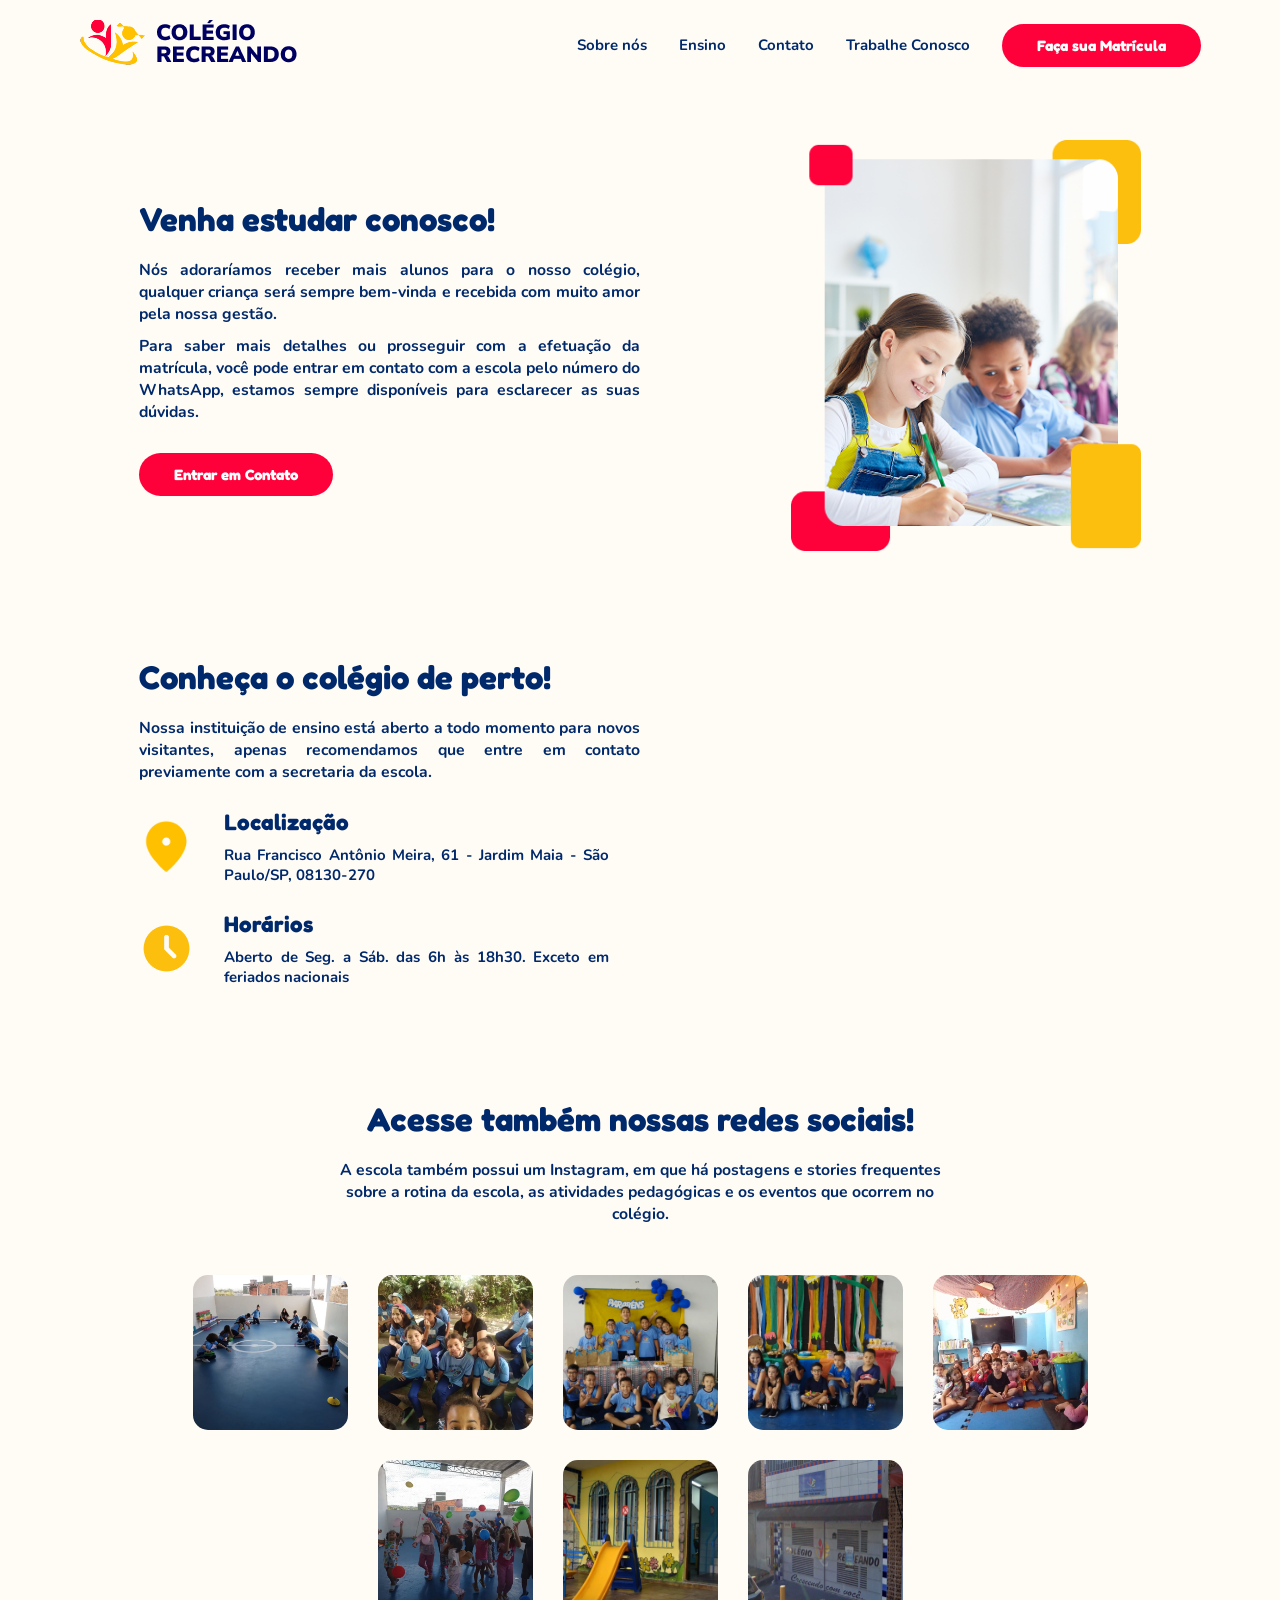
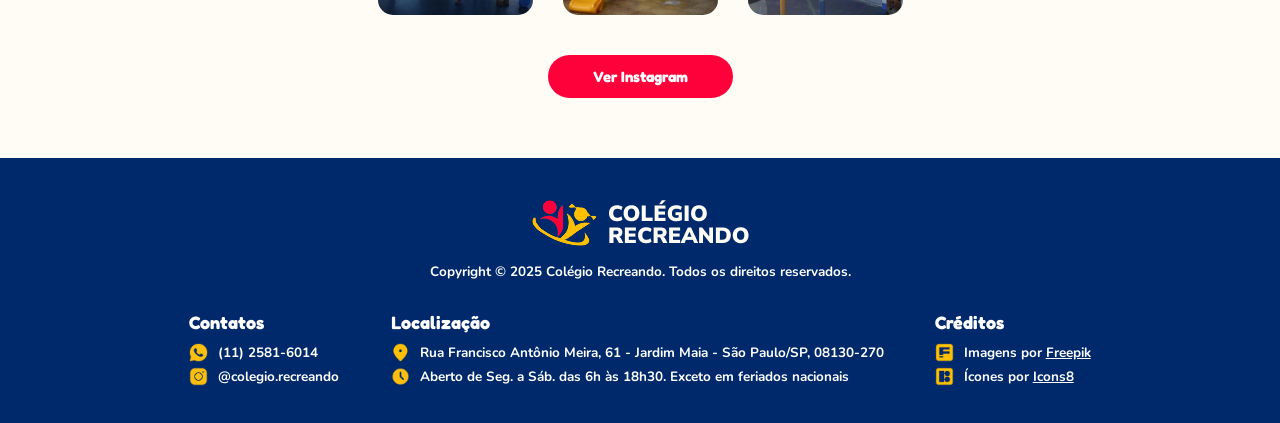
==== commit fc0f8f31: "Adição dos Textos e Conteúdos Adição dos textos e conteúdos das páginas do site, assim como a adição" ====
--- a/SiteParaTodos/contato.html
+++ b/SiteParaTodos/contato.html
@@ -44,17 +44,16 @@
             <span class="bar"></span>
         </button>
     </nav>
+
     <main>
         <div class="align">
             <div>
                 <p class="title">Venha estudar conosco!</p>
                 <p class="text">
-                    Você pode entrar em contato com a escola por meio do WhatsApp, podendo 
-                    tirar suas principais dúvidas e conhecer mais sobre nossa instituição de ensino.
+                    Nós adoraríamos receber mais alunos para o nosso colégio, qualquer criança será sempre bem-vinda e recebida com muito amor pela nossa gestão.
                 </p>
                 <p class="text">
-                    Você pode entrar em contato com a escola por meio do WhatsApp, 
-                    podendo tirar suas principais dúvidas e conhecer mais sobre nossa instituição de ensino.
+                    Para saber mais detalhes ou prosseguir com a efetuação da matrícula, você pode entrar em contato com a escola pelo número do WhatsApp, estamos sempre disponíveis para esclarecer as suas dúvidas.
                 </p>
                 <div class="btn-conhecer">
                     <a href="#">Entrar em Contato</a>
@@ -67,37 +66,33 @@
 
         <div class="align">
             <div>
-                <p class="title">Venha agendar uma visita!</p>
+                <p class="title">Conheça o colégio de perto!</p>
                 <p class="text">Nossa instituição de ensino está aberto a todo momento para
-                    visitas,
-                    basta entrar em contato previamente, ou conversar na secretaria da escola.</p>
+                    novos visitantes, apenas recomendamos que entre em contato previamente com a secretaria da escola.</p>
                 <div class="item">
                     <div class="icon">
-                        <img src="images/icon_palette.png" alt="Icon">
+                        <img src="images/fill_icons/address_icon.png" alt="Icon">
                     </div>
                     <div class="text-item">
                         <div class="title">
                             <p>Localização</p>
                         </div>
                         <div class="text">
-                            <p>Rua Professor Tarquínio Silva, 20, Apartamento 113 - Marapé -
-                                Santos/SP</p>
+                            <p>Rua Francisco Antônio Meira, 61 - Jardim Maia - São Paulo/SP, 08130-270</p>
                         </div>
                     </div>
                 </div>
 
                 <div class="item">
                     <div class="icon">
-                        <img src="images/icon_palette.png" alt="Icon">
+                        <img src="images/fill_icons/clock_icon.png" alt="Icon">
                     </div>
                     <div class="text-item">
                         <div class="title">
                             <p>Horários</p>
                         </div>
                         <div class="text">
-                            <p>Aberto de Segunda à Sexta das 8h até as 18h. Aberto aos Sábados
-                                das
-                                8h até 12h</p>
+                            <p>Aberto de Seg. a Sáb. das 6h às 18h30. Exceto em feriados nacionais</p>
                         </div>
                     </div>
                 </div>
@@ -111,10 +106,11 @@
         </div>
 
         <div class="align">
-            <p class="title">Conheça também nossas redes sociais!</p>
-            <p class="text">O Colégio tem um Instagram, com postagens e stories frequentes sobre a
-                rotina
-                da escola e as atividades pedagógicas realizadas.</p>
+            <p class="title">Acesse também nossas redes sociais!</p>
+            <p class="text">
+                A escola também possui um Instagram, em que há postagens e stories frequentes sobre a rotina da escola,
+                as atividades pedagógicas e os eventos que ocorrem no colégio.
+            </p>
         </div>
 
         <div class="align galeria-imagem">
@@ -130,7 +126,7 @@
 
         <div class="align">
             <div class="btn-conhecer">
-                <a href="https://www.instagram.com/colegio.recreando/" target="_blank">Ver Mais</a>
+                <a href="https://www.instagram.com/colegio.recreando/" target="_blank">Ver Instagram</a>
             </div>
         </div>
     </main>
@@ -174,7 +170,7 @@
                     <li>
                         <div><img src="images/fill_icons/clock_icon.png" alt="Icon"></div>
                         <div class="desc-footer">
-                            <p>Aberto de Seg. a Sáb. das 6h às 17h. Exceto em feriados nacionais</p>
+                            <p>Aberto de Seg. a Sáb. das 6h às 18h30. Exceto em feriados nacionais</p>
                         </div>
                     </li>
                 </ul>
--- a/SiteParaTodos/styles/contact.css
+++ b/SiteParaTodos/styles/contact.css
@@ -71,6 +71,7 @@
     display: flex;
     align-items: center;
 }
+.icon img { width: 55px; height: 55px; }
 
 iframe {
     border: 0; border-radius: 20px;
@@ -102,7 +103,7 @@
     justify-content: center;
     margin: 10px auto 60px;
 }
-.align:nth-of-type(5) .btn-conhecer { padding: 12px 50px; }
+.align:nth-of-type(5) .btn-conhecer { padding: 12px 45px; }
 
 /* =============================================================================================
                              --- Media Query para Desktop Menores ---
@@ -160,10 +161,9 @@
     .align:nth-of-type(3) .text { width: 100%; }
     .galeria-imagem { gap: 30px 35px; margin-bottom: 0;}
     .img-size { width: 250px; height: 250px; }
-    .align:nth-of-type(5) .btn-conhecer { padding: 10px 45px; }
+    .align:nth-of-type(5) .btn-conhecer { padding: 10px 40px; }
 
     /* -------------------- DEMAIS RESPONSIVO ---------------------- */
-    /* --- GERAL --- */
     body {
         overflow-x: hidden;
         /* Previne rolagem horizontal */
--- a/SiteParaTodos/styles/footer.css
+++ b/SiteParaTodos/styles/footer.css
@@ -26,6 +26,7 @@
 footer .title {
     color: var(--neutral-text-color);
     font-size: 1.2rem; font-family: 'Fredoka'; font-weight: bold;
+    text-align: left;
 }
 
 .align-footer {
--- a/SiteParaTodos/styles/navbar.css
+++ b/SiteParaTodos/styles/navbar.css
@@ -171,6 +171,8 @@
     :root { --base-resolution-width: 90vw; }
     html { font-size: 14px; }
 
+    footer .title { text-align: center; }
+
     .navigation {
         /* Garante que o logo e o ícone fiquem nas pontas */
         justify-content: space-between;
@@ -191,14 +193,14 @@
         top: 0;
         left: -100%;
         width: 80%;
-        max-width: 300px;
+        max-width: 280px;
         height: 100vh;
         background-color: white;
         flex-direction: column;
         align-items: center;
         justify-content: center;
         gap: 20px;
-        padding-top: 60px;
+        padding-top: 20px;
         box-shadow: 2px 0 5px rgba(0, 0, 0, 0.2);
         transition: left 0.3s ease-in-out;
         z-index: 1000;
@@ -239,15 +241,15 @@
         width: 100%;
         padding: 10px 0;
         /* Adiciona um padding vertical */
+        margin-top: 15px;
+        margin-bottom: -5px;
     }
 
     /* Botão Matrícula no mobile */
-    .matricula {
-        margin-left: auto;
-        /* Centraliza */
-        margin-right: auto;
-        margin-top: 0;
-        /* Reseta a margem */
+    nav .matricula {
+        margin: 20px auto 0;
+        padding: 10px 40px;
+        width: fit-content;
     }
 
     /* Botão Matrícula (li) no mobile */
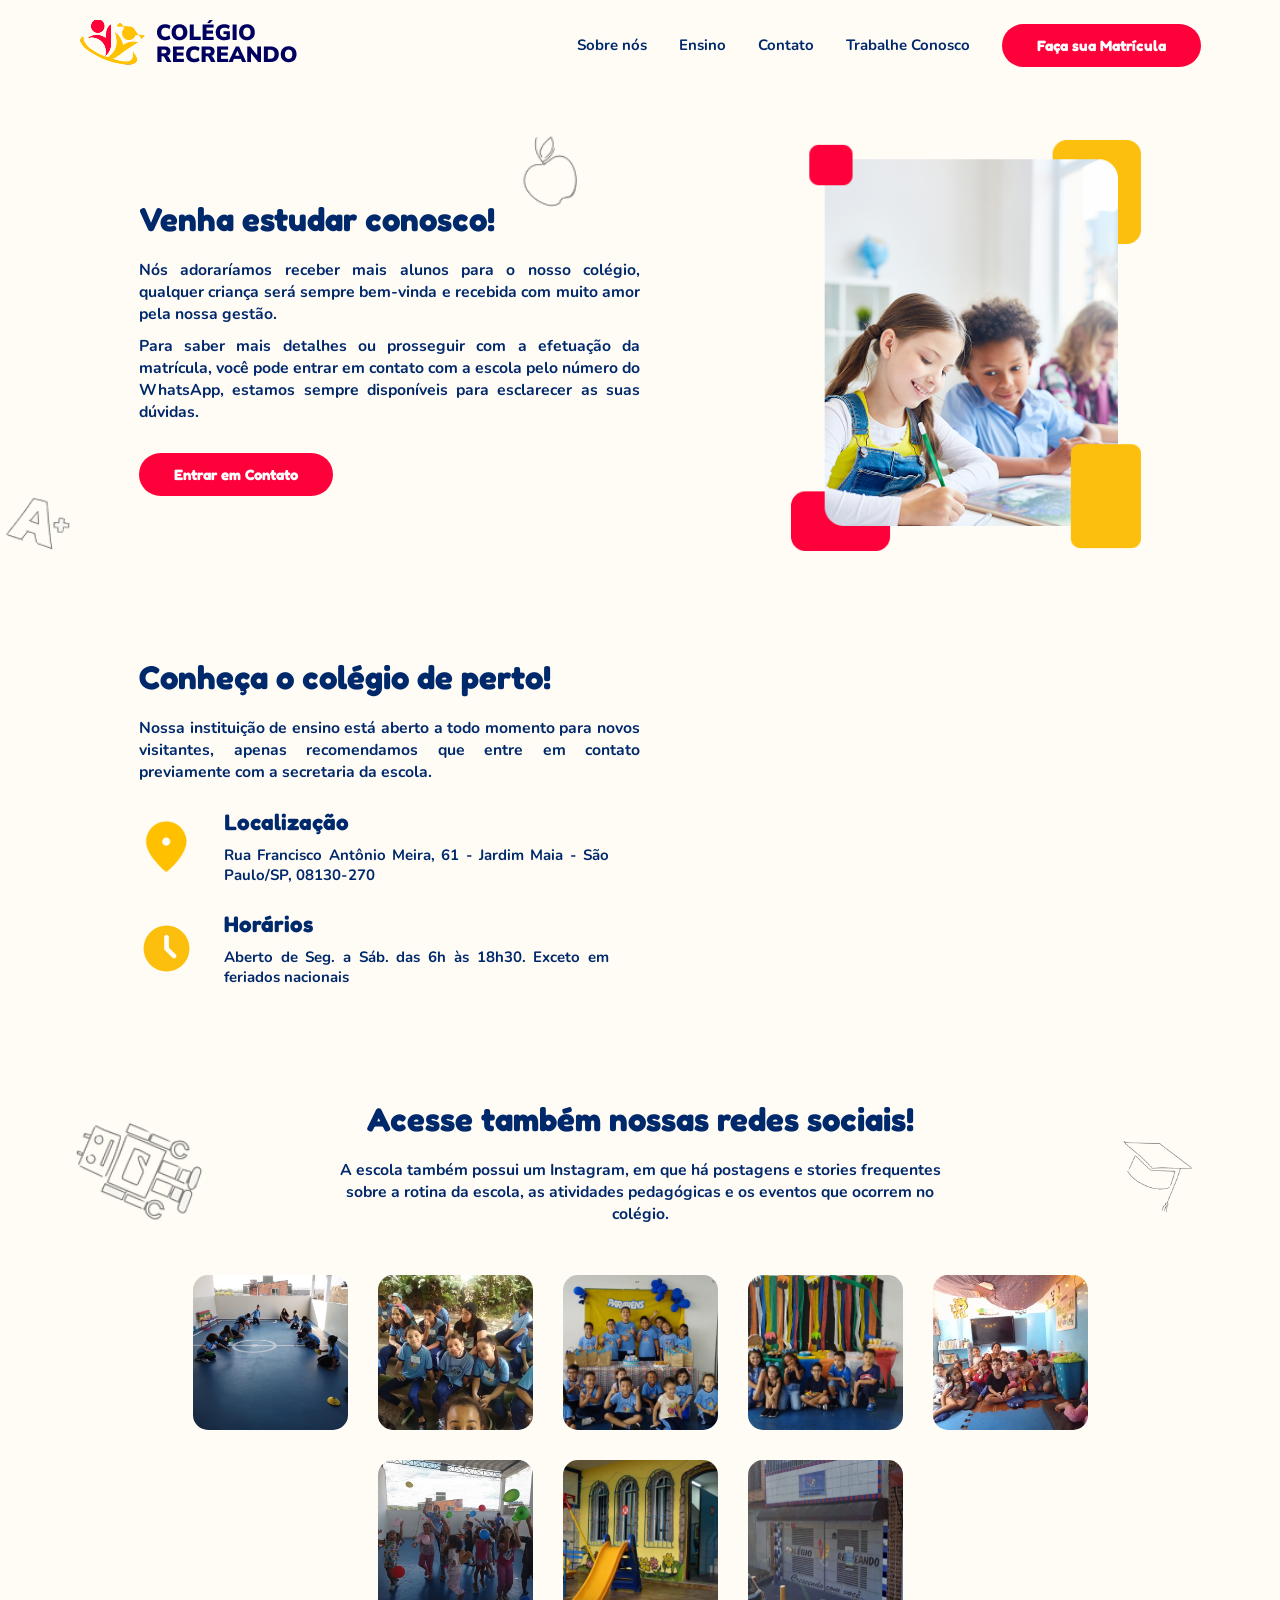
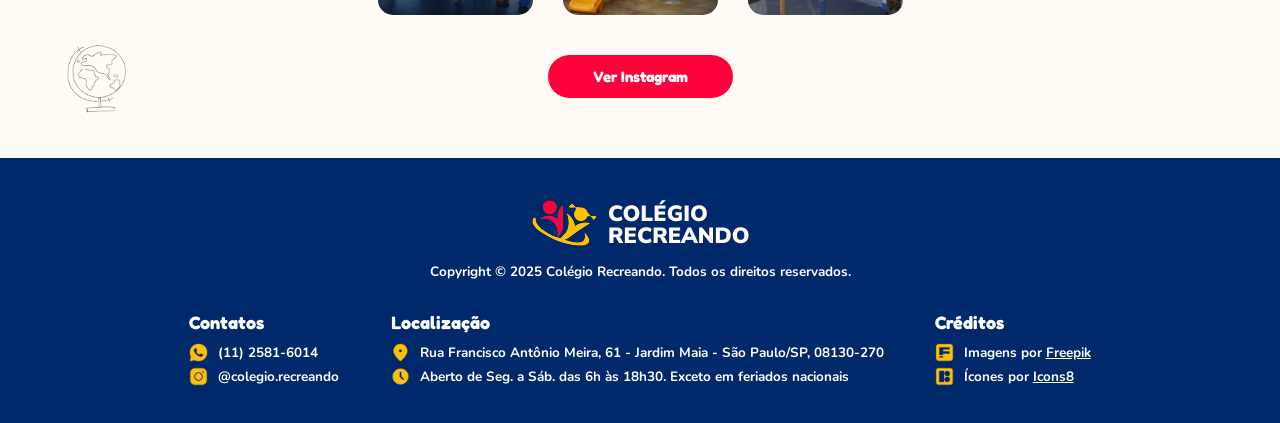
==== commit 062e7abc: "Designing de Background de Contato Implementação de ícones e imagens flutuantes na página contato e " ====
--- a/SiteParaTodos/contato.html
+++ b/SiteParaTodos/contato.html
@@ -47,6 +47,9 @@
 
     <main>
         <div class="align">
+            <img class="icone-flutuante" src="images/bg_icons/apple_icon.png">
+            <img class="icone-flutuante" src="images/bg_icons/grade_icon.png">
+            <img class="icone-flutuante" src="images/bg_icons/medal_icon.png">
             <div>
                 <p class="title">Venha estudar conosco!</p>
                 <p class="text">
@@ -106,6 +109,9 @@
         </div>
 
         <div class="align">
+            <img class="icone-flutuante" src="images/bg_icons/global_icon.png">
+            <img class="icone-flutuante" src="images/bg_icons/robot_icon.png">
+            <img class="icone-flutuante" src="images/bg_icons/school_icon.png">
             <p class="title">Acesse também nossas redes sociais!</p>
             <p class="text">
                 A escola também possui um Instagram, em que há postagens e stories frequentes sobre a rotina da escola,
--- a/SiteParaTodos/styles/contact.css
+++ b/SiteParaTodos/styles/contact.css
@@ -14,7 +14,12 @@
     width: calc(var(--base-resolution-width) - 150px);
     margin: 70px auto;
 }
-.align:first-of-type { margin-top: 50px; }
+.align:first-of-type { margin-top: 50px; position: relative; }
+
+.icone-flutuante { position: absolute; }
+.align:first-of-type .icone-flutuante:nth-of-type(1) { width: 115px; top: -20px; left: 500px; }
+.align:first-of-type .icone-flutuante:nth-of-type(2) { width: 110px; bottom: -20px; left: -155px; }
+.align:first-of-type .icone-flutuante:nth-of-type(3) { width: 95px; top: 150px; right: calc(-22vw + 210px); }
 
 main .align:first-of-type > div:first-of-type { width: 55%; }
 
@@ -80,13 +85,17 @@
 }
 
 /* --------------------- GALERIA DE FOTOS ---------------------- */
-.align:nth-of-type(3) { flex-direction: column; margin: 80px auto 50px; }
+.align:nth-of-type(3) { flex-direction: column; margin: 80px auto 50px; position: relative; }
 .align:nth-of-type(3) .text { 
     width: 60%;
     text-align: center; 
     margin-top: 0;
 }
 
+.align:nth-of-type(3) .icone-flutuante:nth-of-type(1) { width: 90px; bottom: -500px; left: -85px; }
+.align:nth-of-type(3) .icone-flutuante:nth-of-type(2) { width: 140px; bottom: 0px; left: -70px; }
+.align:nth-of-type(3) .icone-flutuante:nth-of-type(3) { width: 95px; top: 30px; right: calc(-20vw + 210px); }
+
 .galeria-imagem {
     display: flex;
     flex-flow: row wrap; justify-content: center;
@@ -112,6 +121,9 @@
     /* ---------------------- ESTUDE CONOSCO ----------------------- */
     main .align:first-of-type > div:first-of-type { width: 50%; }
     main .align:first-of-type div:nth-of-type(2) img { width: 30vw; max-width: 350px; }
+
+    .align:first-of-type .icone-flutuante:nth-of-type(1) { width: 100px; top: -20px; left: 360px; }
+    .align:first-of-type .icone-flutuante:nth-of-type(3) { display: none; }
 
     /* -------------------- AGENDA DE VISITAS ---------------------- */
     main .align:nth-of-type(2) > div:first-of-type { width: 50%; }
@@ -124,6 +136,8 @@
     /* --------------------- GALERIA DE FOTOS ---------------------- */
     .galeria-imagem { gap: 30px 30px; }
     .img-size { width: 155px; height: 155px; border-radius: 15px; }
+
+    .align:nth-of-type(3) .icone-flutuante:nth-of-type(3) { right: calc(-10vw + 70px); }
 }
 
 /* =============================================================================================
@@ -142,6 +156,10 @@
     main .align:first-of-type div:nth-of-type(2) img { width: clamp(230px, 40vw, 350px); }
     main .align .title, main .align .text { text-align: center; }
     .btn-conhecer { margin: 30px auto 0; padding: 10px 30px; }
+
+    .align:first-of-type .icone-flutuante:nth-of-type(1) { top: 40px; left: -25px; }
+    .align:first-of-type .icone-flutuante:nth-of-type(2) { bottom: -50px; left: -90px; }
+    .align:first-of-type .icone-flutuante:nth-of-type(3) { right: calc(-22vw + 185px); }
     
     /* -------------------- AGENDA DE VISITAS ---------------------- */
     .align:nth-of-type(2) { flex-direction: column; row-gap: 20px; }
@@ -162,6 +180,9 @@
     .galeria-imagem { gap: 30px 35px; margin-bottom: 0;}
     .img-size { width: 250px; height: 250px; }
     .align:nth-of-type(5) .btn-conhecer { padding: 10px 40px; }
+
+    .align:nth-of-type(3) .icone-flutuante:nth-of-type(2) { display: none; }
+    .align:nth-of-type(3) .icone-flutuante:nth-of-type(3) { top: 1270px; right: calc(-20vw + 150px); }
 
     /* -------------------- DEMAIS RESPONSIVO ---------------------- */
     body {
@@ -253,3 +274,17 @@
         /* Reduz a margem */
     }
 }
+
+/* =============================================================================================
+                            --- Media Query para Celulares Pequenos ---
+============================================================================================= */
+@media (max-width: 650px) {
+    .align:first-of-type .icone-flutuante:nth-of-type(1),
+    .align:first-of-type .icone-flutuante:nth-of-type(2),
+    .align:first-of-type .icone-flutuante:nth-of-type(3),
+    .align:nth-of-type(3) .icone-flutuante:nth-of-type(1),
+    .align:nth-of-type(3) .icone-flutuante:nth-of-type(2),
+    .align:nth-of-type(3) .icone-flutuante:nth-of-type(3) {
+        display: none;
+    }
+}
--- a/SiteParaTodos/styles/navbar.css
+++ b/SiteParaTodos/styles/navbar.css
@@ -89,7 +89,7 @@
     position: absolute;
     top: 100%;
     left: 0;
-    background-color: white;
+    background-color: var(--background-color);
     padding: 10px 0;
     list-style: none;
     border-radius: 8px;
@@ -126,13 +126,6 @@
 
 .navigation ul li.dropdown:hover .dropdown-menu {
     display: block;
-}
-
-.navigation ul li.dropdown:hover>a {
-    background-color: #f0f0f0;
-    box-shadow: inset 0px 3px 6px rgba(0, 0, 0, 0.2);
-    border-radius: 6px;
-    transition: 0.2s ease;
 }
 
 /* --- Estilos do Ícone Hamburger (Escondido no Desktop) --- */
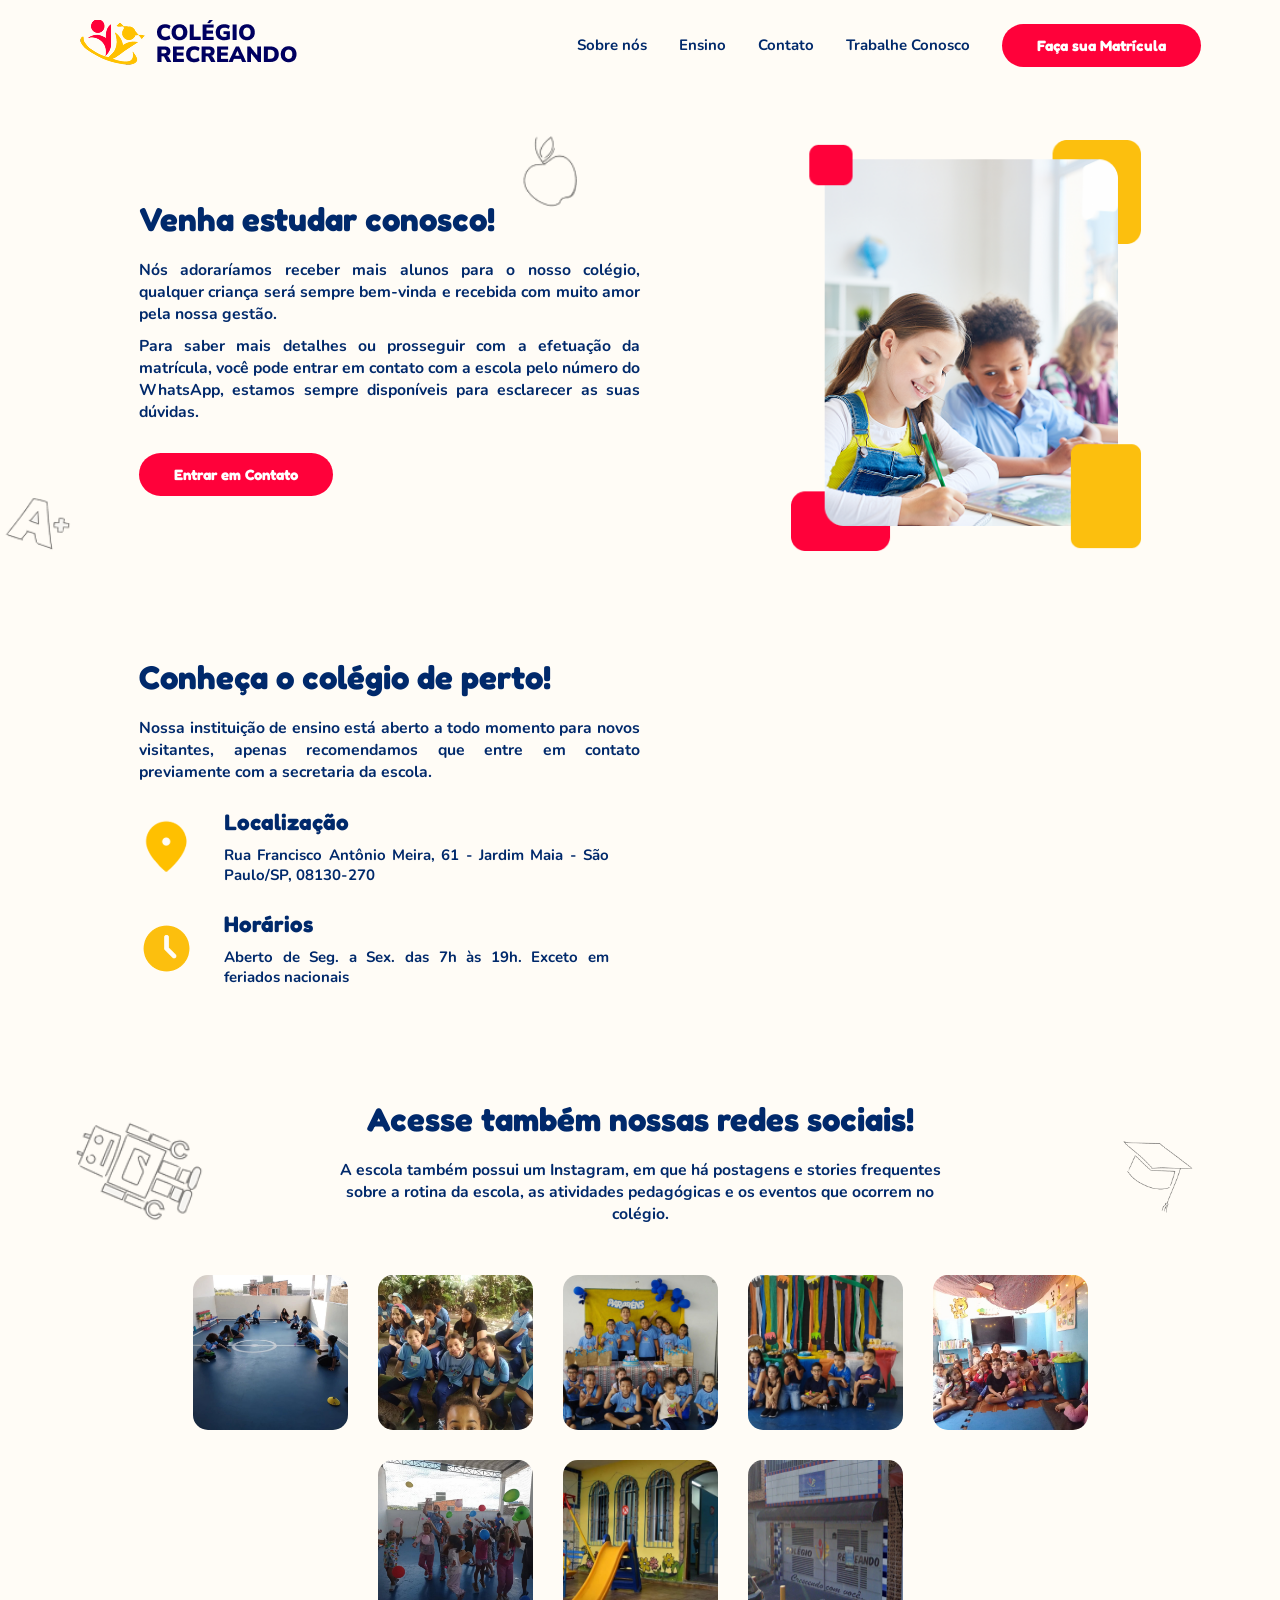
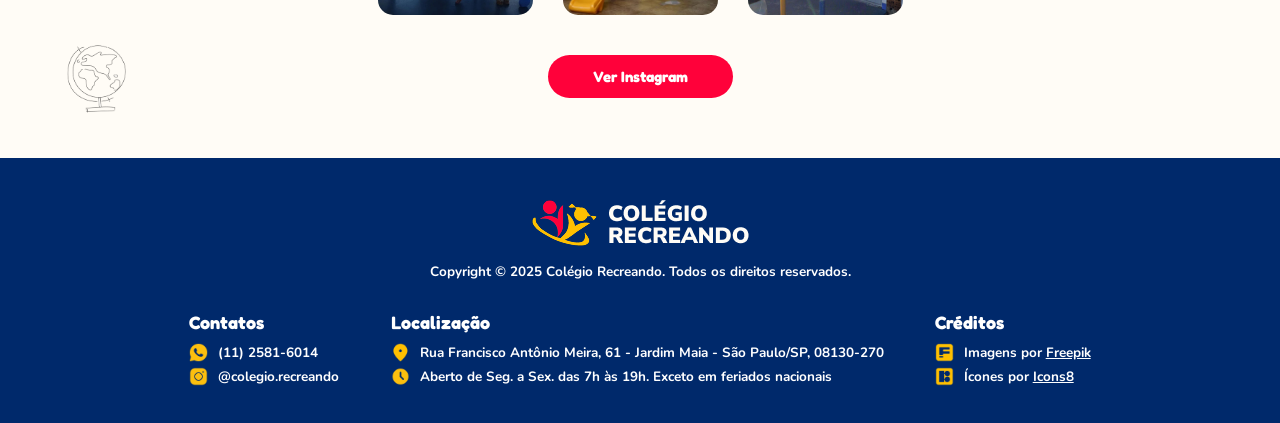
==== commit 765617cb: "Add files via upload" ====
--- a/SiteParaTodos/contato.html
+++ b/SiteParaTodos/contato.html
@@ -9,7 +9,7 @@
     <link rel="stylesheet" href="styles/navbar.css">
 
     <title>Colégio Recreando</title>
-    <link rel="icon" type="image/x-icon" href="images/favicon.ico">
+    <link rel="icon" href="favicon.png" type="image/png" sizes="48x48">
 </head>
 
 <body>
@@ -33,7 +33,7 @@
             <li><a href="trabalhe-conosco.html">Trabalhe Conosco</a></li>
             <li class="li-matricula">
                 <div class="matricula">
-                    <a href="https://w.app/colegiorecreando" target="_blank">Faça sua Matrícula</a>
+                    <a href="https://wa.me/551125816014?text=Gostaria%20de%20saber%20mais%20sobre%20a%20matricula!" target="_blank">Faça sua Matrícula</a>
                 </div>
             </li>
         </ul>
@@ -59,7 +59,7 @@
                     Para saber mais detalhes ou prosseguir com a efetuação da matrícula, você pode entrar em contato com a escola pelo número do WhatsApp, estamos sempre disponíveis para esclarecer as suas dúvidas.
                 </p>
                 <div class="btn-conhecer">
-                    <a href="#">Entrar em Contato</a>
+                    <a href="https://w.app/colegiorecreando">Entrar em Contato</a>
                 </div>
             </div>
             <div>
@@ -95,7 +95,7 @@
                             <p>Horários</p>
                         </div>
                         <div class="text">
-                            <p>Aberto de Seg. a Sáb. das 6h às 18h30. Exceto em feriados nacionais</p>
+                            <p>Aberto de Seg. a Sex. das 7h às 19h. Exceto em feriados nacionais</p>
                         </div>
                     </div>
                 </div>
@@ -176,7 +176,7 @@
                     <li>
                         <div><img src="images/fill_icons/clock_icon.png" alt="Icon"></div>
                         <div class="desc-footer">
-                            <p>Aberto de Seg. a Sáb. das 6h às 18h30. Exceto em feriados nacionais</p>
+                            <p>Aberto de Seg. a Sex. das 7h às 19h. Exceto em feriados nacionais</p>
                         </div>
                     </li>
                 </ul>
